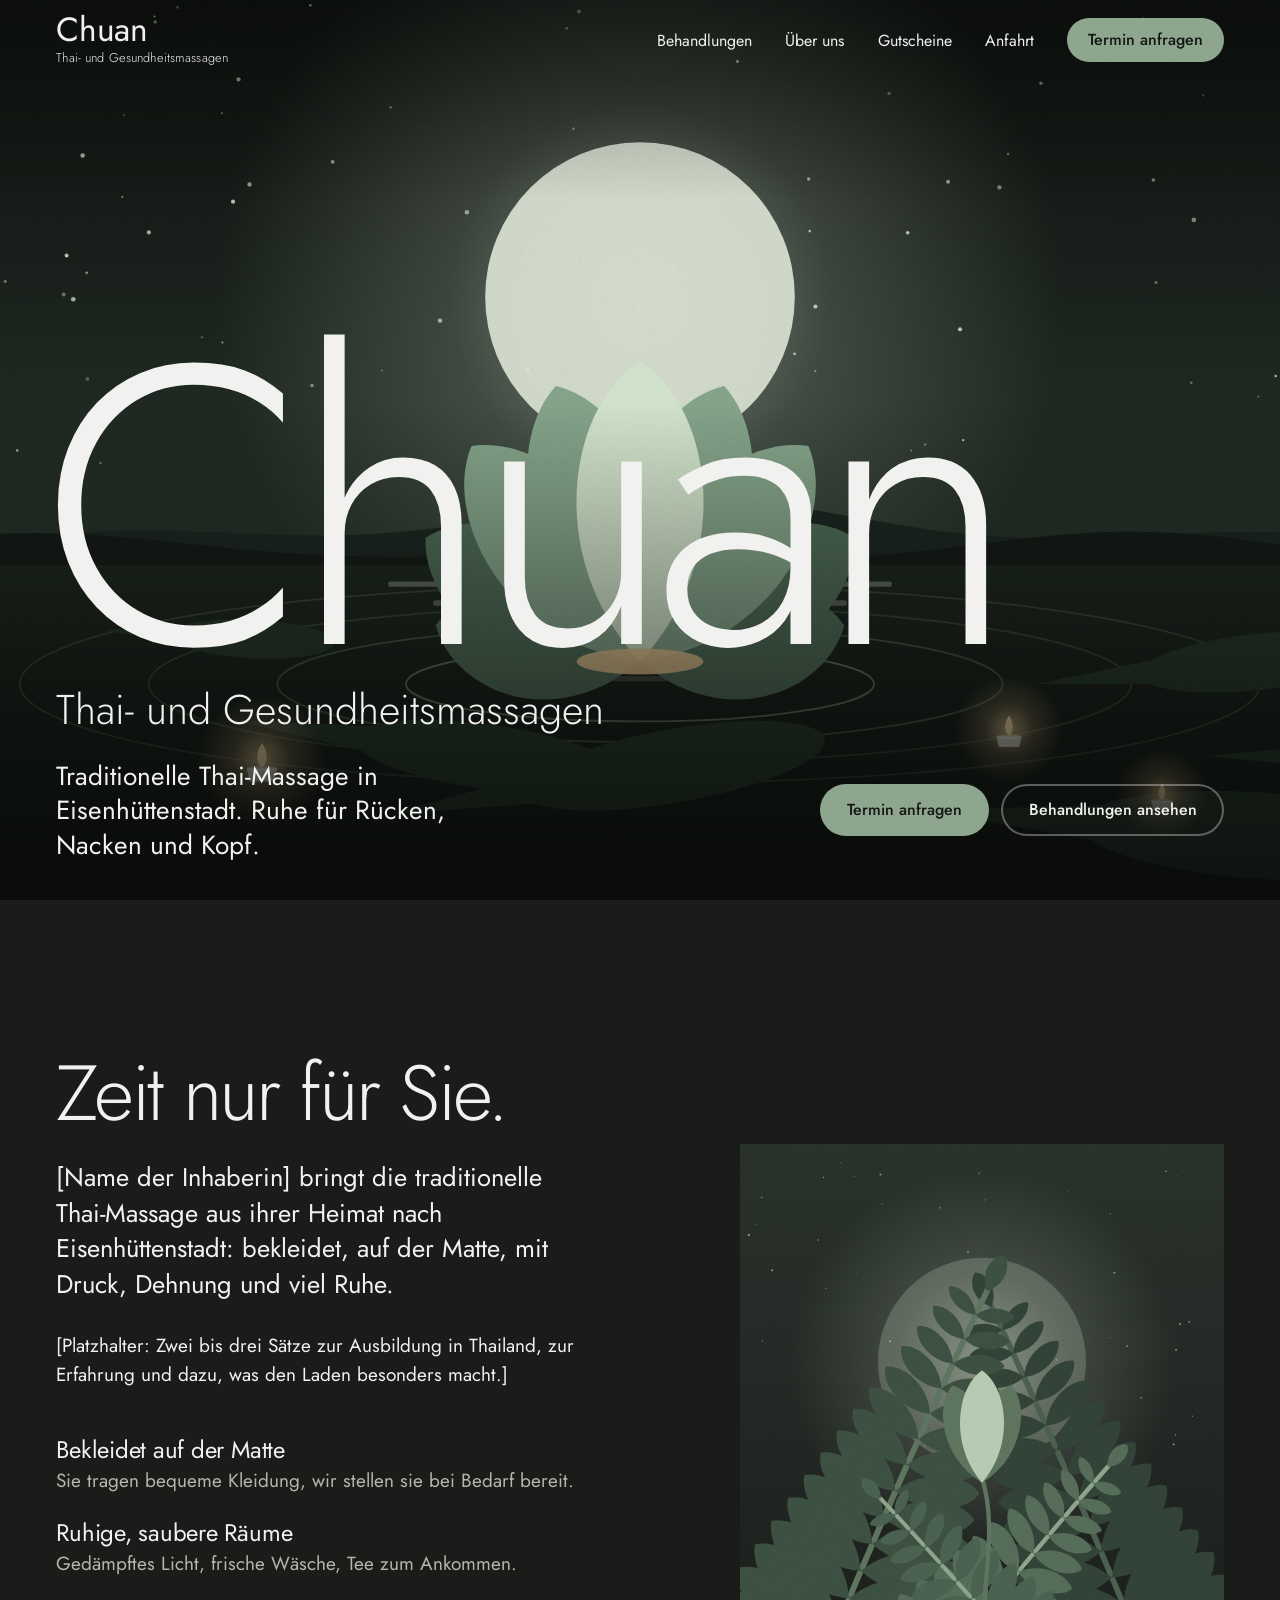
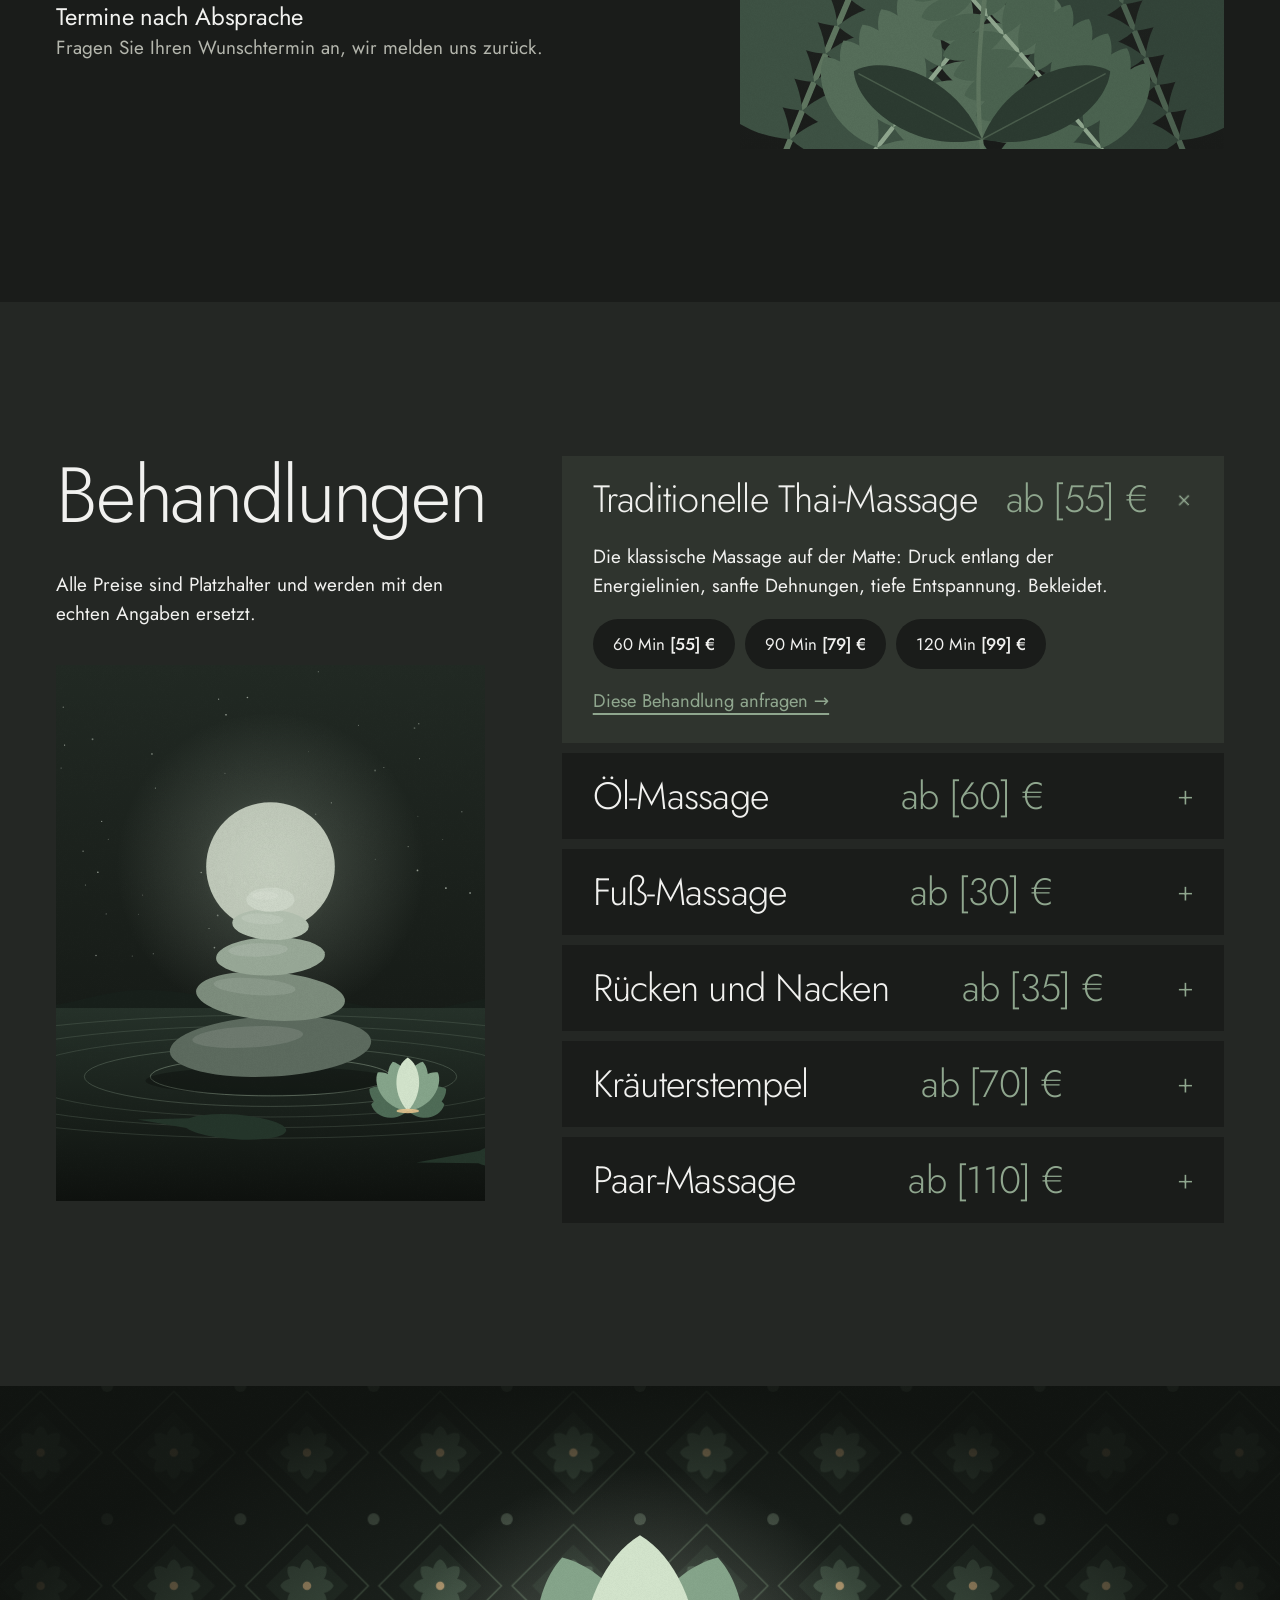
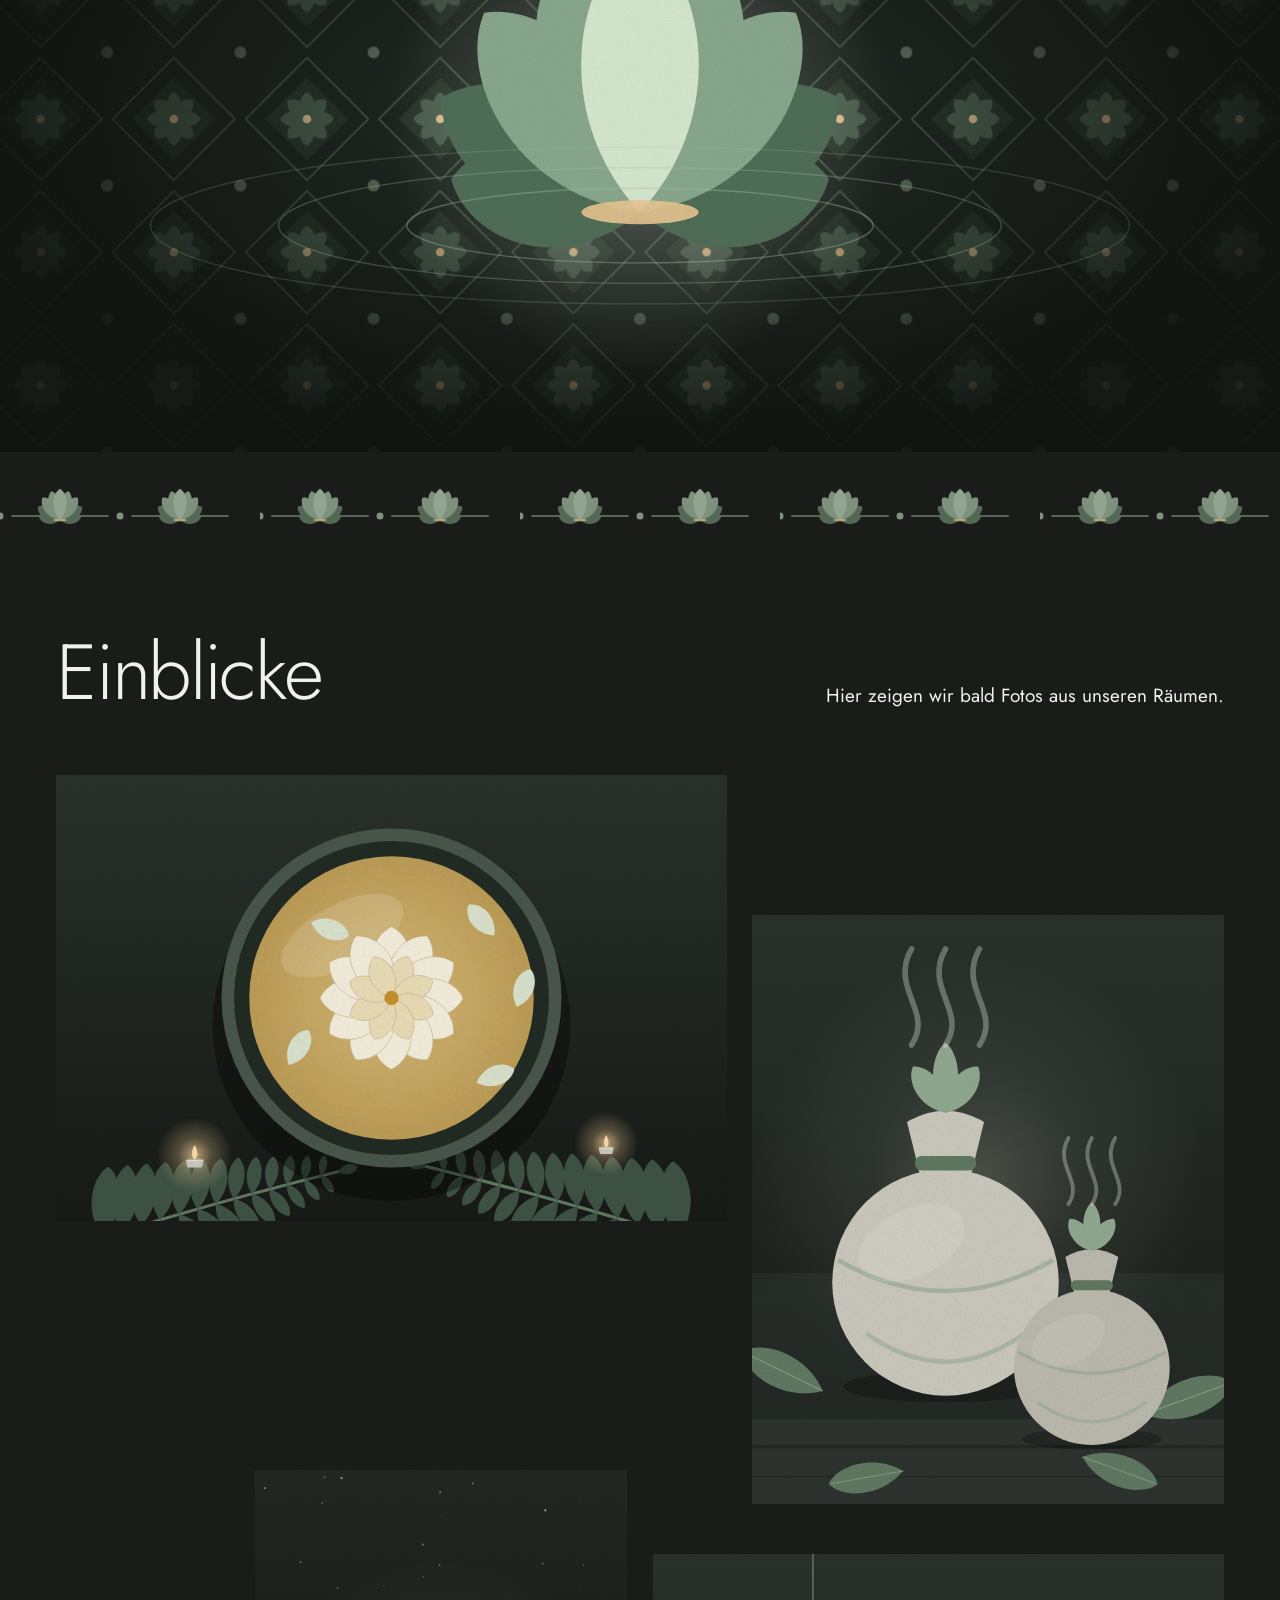
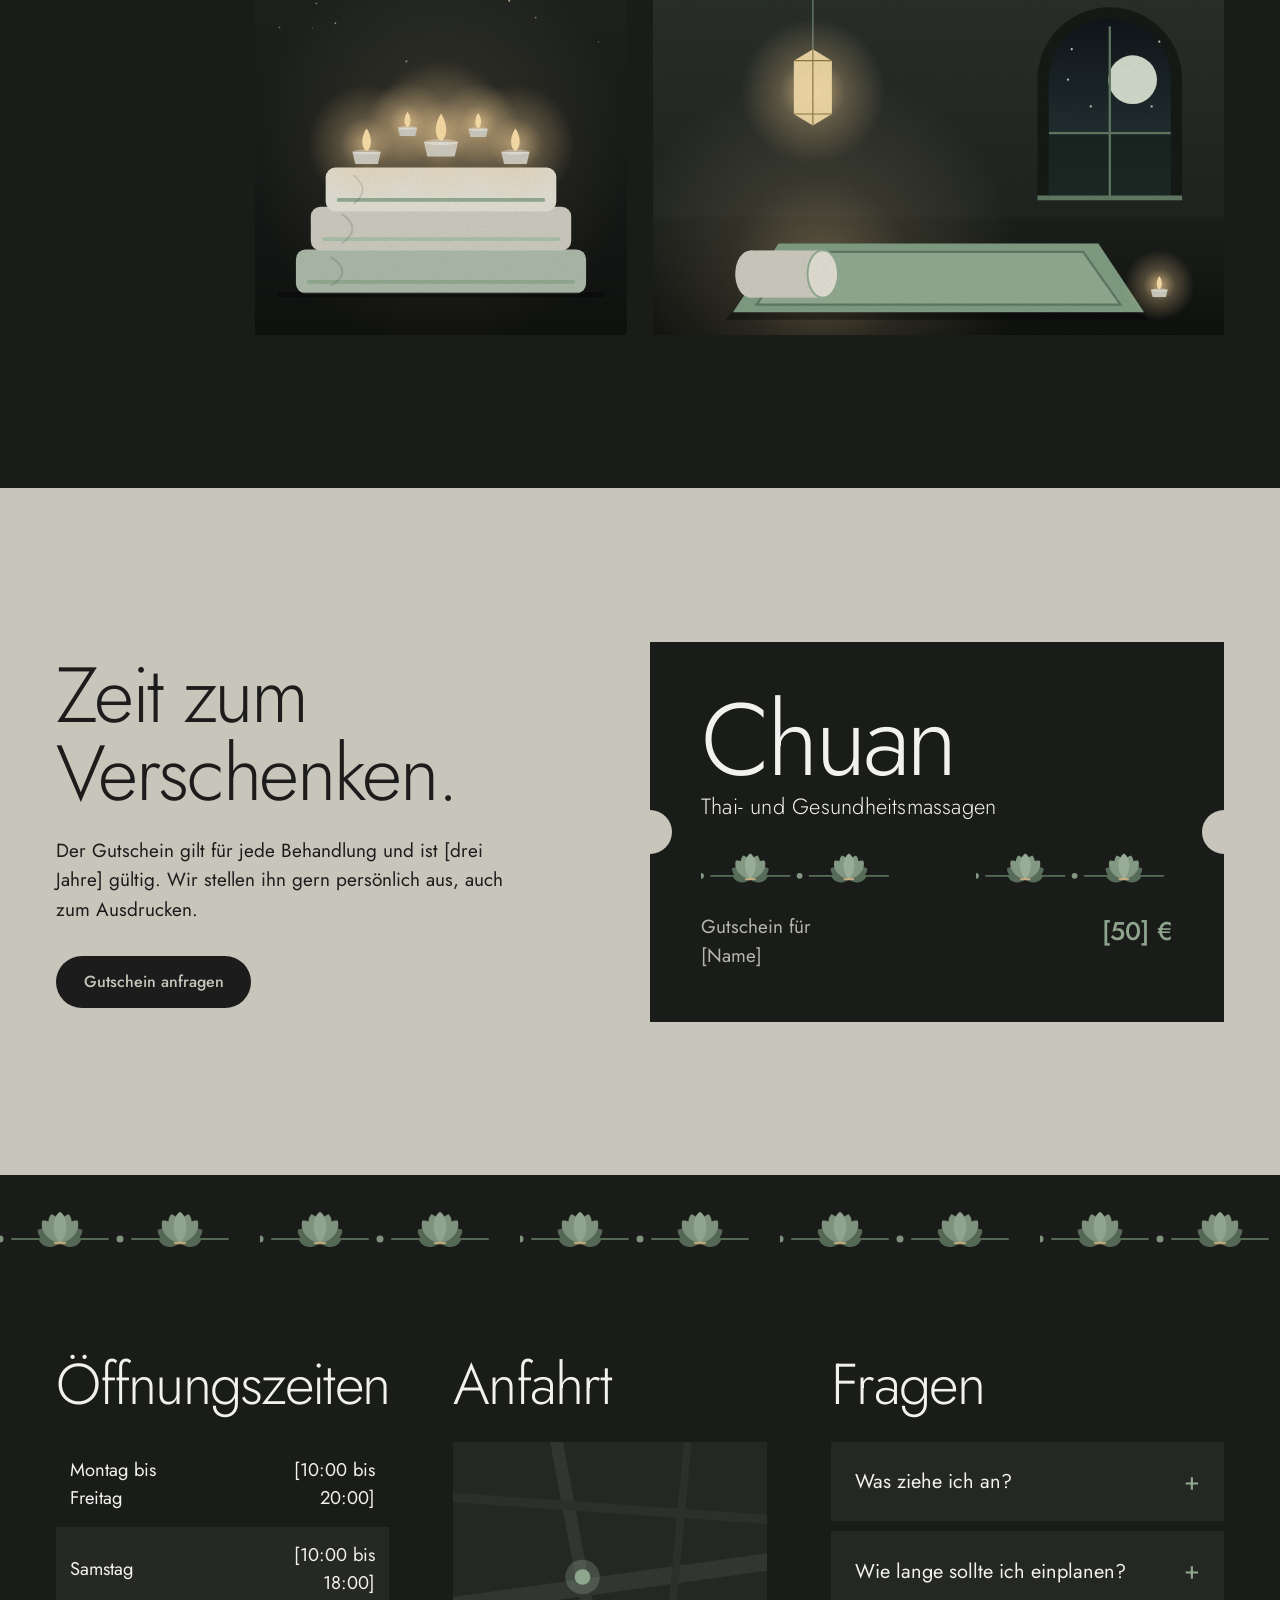
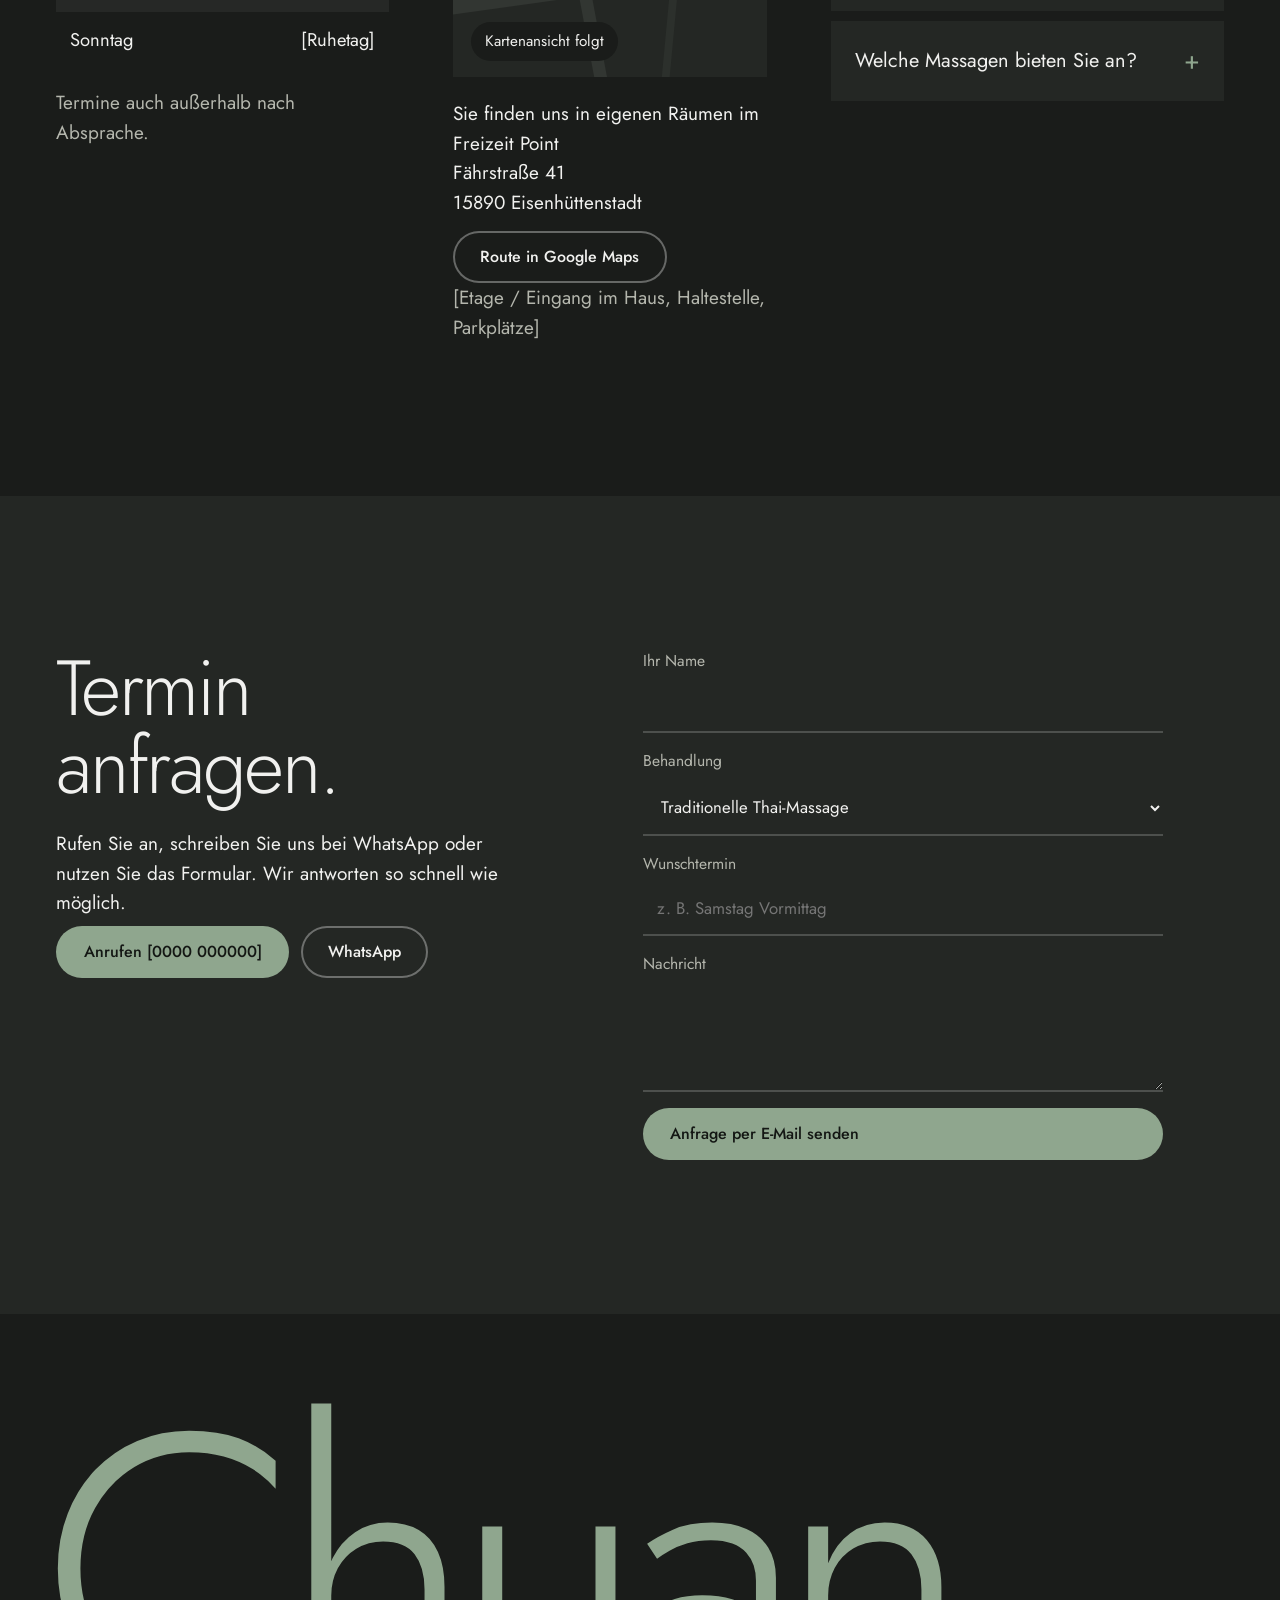
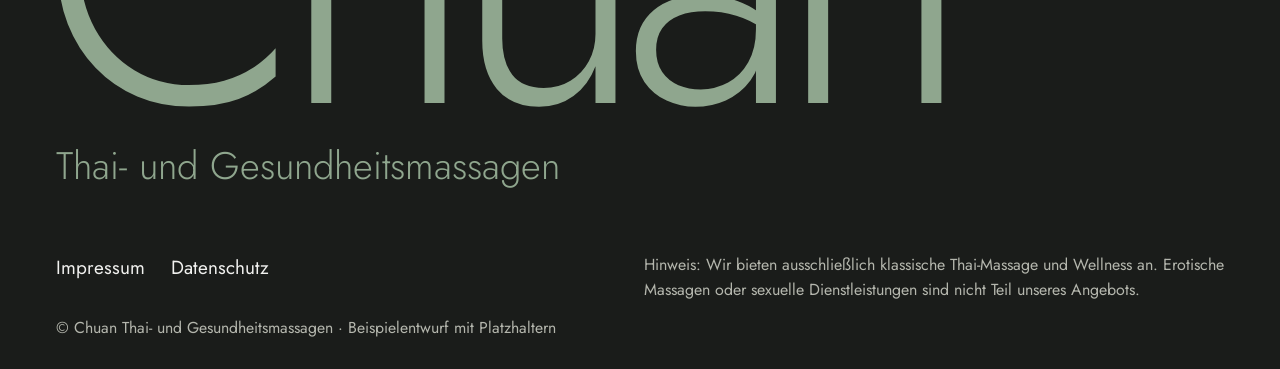
==== beispiel-1/index.html @ c822a7a9 "Chuan Thai- und Gesundheitsmassagen: drei Design-Beispiele mit gezeichneten Platzhaltern" ====
<!doctype html>
<html lang="de">
<head>
<meta charset="utf-8">
<meta name="viewport" content="width=device-width, initial-scale=1">
<title>Chuan Thai- und Gesundheitsmassagen – Traditionelle Thai-Massage in Eisenhüttenstadt</title>
<meta name="description" content="Traditionelle Thai-Massage, Öl-Massage und Kräuterstempel in Eisenhüttenstadt. Ruhige Räume, bekleidete Behandlung auf der Matte. Termin online anfragen.">
<meta name="theme-color" content="#1a1c1a">
<link rel="icon" href="data:image/svg+xml,%3Csvg xmlns='http://www.w3.org/2000/svg' viewBox='0 0 64 64'%3E%3Crect width='64' height='64' fill='%231a1c1a'/%3E%3Cpath d='M32 14c6 8 10 14 10 20a10 10 0 0 1-20 0c0-6 4-12 10-20z' fill='%238fa68e'/%3E%3C/svg%3E">
<link rel="stylesheet" href="../schriften/jost.css">
<!-- LADENNAME: „Chuan Thai- und Gesundheitsmassagen“, Kurzform „Chuan“. Zentral in den Konstanten LADENNAME/LADENVOLL ganz unten im Skript, dazu <title> und die Wortmarken (Kopfzeile, Hero, Gutschein, Fußzeile). -->
<style>
:root{
  --bg:#1a1c1a; --surface:#242724; --ink:#f1f1ef; --muted:#b4b6ad;
  --accent:#8fa68e; --accent-ink:#141714; --field:#c8c5ba; --field-ink:#1c1c1c;
  --pad:clamp(20px,4.4vw,64px);
  --f:'Jost',system-ui,-apple-system,'Segoe UI',sans-serif;
  --ease:cubic-bezier(.2,.7,.2,1);
}
*{box-sizing:border-box;margin:0;padding:0}
html{scroll-behavior:smooth;-webkit-text-size-adjust:100%}
body{background:var(--bg);color:var(--ink);font:400 clamp(1.0625rem,1rem + .25vw,1.1875rem)/1.55 var(--f);overflow-x:hidden}
img{display:block;max-width:100%;height:auto}
a{color:inherit}
:focus-visible{outline:3px solid var(--accent);outline-offset:3px}
::selection{background:var(--accent);color:var(--accent-ink)}
.sr{position:absolute;width:1px;height:1px;overflow:hidden;clip:rect(0 0 0 0);white-space:nowrap}
.wrap{padding-inline:var(--pad)}
h1,h2,h3{text-wrap:balance;font-weight:300;letter-spacing:-.03em;line-height:1}
h2{font-size:clamp(2.2rem,1.2rem + 4.6vw,5.2rem);max-width:15ch}
.lead{font-size:clamp(1.2rem,1.05rem + .7vw,1.6rem);line-height:1.4;max-width:34ch;color:var(--ink)}
p{max-width:52ch}
section{padding-block:clamp(88px,12vw,200px)}

/* Knöpfe: flach, rund, eine Füllfarbe */
.btn{display:inline-flex;align-items:center;gap:.6em;min-height:52px;padding:0 1.7em;border-radius:99px;background:var(--accent);color:var(--accent-ink);font:500 1rem/1 var(--f);text-decoration:none;border:0;cursor:pointer;transition:transform .35s var(--ease),background .35s}
.btn:hover{background:#a6bca5;transform:translateY(-2px)}
.btn:active{transform:translateY(0) scale(.98)}
.btn.ghost{background:transparent;color:var(--ink);box-shadow:inset 0 0 0 2px #ffffff55}
.btn.ghost:hover{background:#ffffff18}
.link{text-decoration:underline;text-decoration-color:transparent;text-decoration-thickness:2px;text-underline-offset:.35em;transition:text-decoration-color .35s}
.link:hover{text-decoration-color:currentColor}

/* Kopfzeile */
header{position:fixed;inset:0 0 auto 0;z-index:20;display:flex;align-items:center;justify-content:space-between;padding:14px var(--pad);transition:background .4s,transform .4s var(--ease)}
header.solid{background:#1a1c1af2}
.brand{display:flex;flex-direction:column;font-weight:400;letter-spacing:-.02em;text-decoration:none;line-height:1}
.brand .ch{font-size:2.1rem;line-height:.95}
.zu{display:block;font-weight:300;letter-spacing:.01em;line-height:1.25}
.nw{white-space:nowrap}
.brand .zu{font-size:.8rem;margin-top:4px}
nav ul{display:flex;gap:clamp(18px,2.6vw,40px);list-style:none;align-items:center}
nav a{text-decoration:none;font-size:1rem}
nav .btn{min-height:44px;padding:0 1.3em}
.menu{display:none;background:none;border:0;color:var(--ink);font:500 1rem var(--f);min-height:44px;padding:0 4px;cursor:pointer}
@media(max-width:860px){
  .menu{display:block}
  nav ul{position:fixed;inset:0;background:var(--bg);flex-direction:column;justify-content:center;gap:26px;font-size:2rem;transform:translateY(-100%);transition:transform .5s var(--ease);visibility:hidden}
  nav ul a{font-size:2rem;font-weight:300}
  nav ul.open{transform:none;visibility:visible}
  header .menu{position:relative;z-index:30}
}

/* Hero */
.hero{position:relative;height:100svh;min-height:600px;padding:0;overflow:hidden;display:flex;align-items:flex-end}
.hero picture,.hero img.bg{position:absolute;inset:0;width:100%;height:100%}
.hero img.bg{object-fit:cover;object-position:50% 45%;transform:scale(1.08);animation:drift 22s var(--ease) forwards}
@keyframes drift{to{transform:scale(1)}}
@keyframes rise{from{opacity:0;transform:translateY(.14em)}}
.hero::after{content:"";position:absolute;inset:0;background:linear-gradient(180deg,#0a0c0a66 0,#0a0c0a00 22%,#0a0c0a00 45%,#0a0c0ad9 100%)}
.hero .hin{position:relative;z-index:2;width:100%;padding:0 var(--pad) clamp(20px,3vw,40px)}
.hero h1{font-weight:300;margin-bottom:clamp(14px,2vw,28px)}
.hero h1 .ch{display:block;animation:rise 1.4s var(--ease) .1s both;font-size:clamp(6.4rem,31vw,28rem);line-height:.8;letter-spacing:-.05em;margin-left:-.04em}
.hero h1 .zu{animation:rise 1.2s var(--ease) .45s both;font-size:clamp(1.25rem,.7rem + 2.6vw,2.6rem);letter-spacing:0;line-height:1.15;margin-top:clamp(10px,1.6vw,22px)}
.hero .row{display:flex;flex-wrap:wrap;gap:22px 48px;align-items:center;justify-content:space-between}
.hero .sub{font-size:clamp(1.15rem,1rem + .8vw,1.7rem);line-height:1.3;max-width:26ch}
.hero .cta{display:flex;gap:12px;flex-wrap:wrap}

/* Intro */
.intro{display:grid;gap:48px;grid-template-columns:1fr}
.intro .txt{display:grid;gap:28px;align-content:start}
.intro figure img{width:100%;aspect-ratio:4/5;object-fit:cover}
.promises{display:grid;gap:26px;margin-top:20px}
.promises h3{font-size:1.5rem;font-weight:400;letter-spacing:-.01em;margin-bottom:4px}
.promises p{color:var(--muted)}
@media(min-width:900px){
  .intro{grid-template-columns:6fr 5fr;gap:clamp(48px,8vw,140px);align-items:start}
  .intro figure{margin-top:90px}
}

/* Behandlungen */
.treat{background:var(--surface)}
.treat .grid{display:grid;gap:48px}
.treat .side{display:grid;gap:28px}
.treat figure img{width:100%;aspect-ratio:4/5;object-fit:cover}
details.t{background:var(--bg);margin-bottom:10px;transition:background .35s}
details.t[open]{background:#2f342e}
details.t summary{list-style:none;cursor:pointer;display:flex;justify-content:space-between;align-items:center;gap:18px;padding:22px clamp(18px,2.4vw,34px);font-size:clamp(1.5rem,1.1rem + 1.6vw,2.4rem);font-weight:300;letter-spacing:-.02em;line-height:1.1;min-height:72px;transition:padding .35s var(--ease)}
details.t summary::-webkit-details-marker{display:none}
details.t summary:hover{padding-left:clamp(28px,3.2vw,46px)}
details.t summary .from{font-size:inherit;letter-spacing:inherit;color:var(--accent);white-space:nowrap;font-weight:300;margin-left:auto}
details.t summary::after{content:"+";font-size:1.8rem;color:var(--accent);transition:transform .4s var(--ease);margin-left:auto;order:3}
details.t[open] summary::after{transform:rotate(45deg)}
.t .body{padding:0 clamp(18px,2.4vw,34px) 28px;display:grid;gap:18px;animation:open .5s var(--ease)}
@keyframes open{from{opacity:0;transform:translateY(-8px)}}
.more{justify-self:start;color:var(--accent);font-size:1.15rem;text-decoration:underline;text-underline-offset:.35em;text-decoration-thickness:2px}
.more:hover{color:#fff}
.prices{display:flex;flex-wrap:wrap;gap:10px}
.prices span{background:var(--bg);padding:12px 20px;font-size:1.05rem;border-radius:99px}
.prices b{font-weight:500}
@media(min-width:900px){
  .treat .grid{grid-template-columns:4fr 7fr;gap:clamp(48px,6vw,110px);align-items:start}
  .treat .side{position:sticky;top:110px;display:grid;gap:36px}
}

/* Bildband und Galerie */
.band img{width:100%;height:clamp(300px,52vw,680px);object-fit:cover}
.band{padding:0}
.gal{display:grid;gap:14px;grid-template-columns:1fr}
.gal img{width:100%;height:100%;object-fit:cover}
.gal .a{aspect-ratio:3/2}.gal .b{aspect-ratio:4/5}.gal .c{aspect-ratio:4/5}
.gal figure{overflow:hidden}
.gal figure img{transition:transform 1.2s var(--ease)}
.treat figure img,.intro figure img{transition:transform 1.4s var(--ease)}
.treat figure,.intro figure{overflow:hidden}
.treat figure:hover img,.intro figure:hover img{transform:scale(1.04)}
.gal figure:hover img{transform:scale(1.05)}
@media(min-width:900px){
  .gal{grid-template-columns:repeat(12,1fr);gap:clamp(14px,2vw,32px);align-items:start}
  .gal .a{grid-column:1/8}
  .gal .b{grid-column:8/13;margin-top:140px}
  .gal .c{grid-column:3/7;margin-top:-60px}
  .gal .d{grid-column:7/13;align-self:end}
}
.gal .d{aspect-ratio:3/2}
.galhead{display:flex;justify-content:space-between;align-items:end;flex-wrap:wrap;gap:20px;margin-bottom:clamp(36px,5vw,72px)}

/* Gutschein */
.gift{background:var(--field);color:var(--field-ink);overflow:hidden}
.gift .grid{display:grid;gap:56px;align-items:center}
.gift h2{max-width:12ch}
.gift p{margin-top:24px}
.gift .btn{margin-top:32px;background:var(--field-ink);color:var(--field)}
.gift .btn:hover{background:#000}
.voucher{position:relative;background:var(--bg);color:var(--ink);padding:clamp(28px,4vw,56px);min-height:clamp(260px,32vw,380px);display:flex;flex-direction:column;justify-content:space-between;transform:rotate(-2deg);transition:transform .8s var(--ease)}
.voucher:hover{transform:rotate(0) scale(1.02)}
.voucher::before,.voucher::after{content:"";position:absolute;top:50%;width:44px;height:44px;border-radius:50%;background:var(--field);margin-top:-22px}
.voucher::before{left:-22px}.voucher::after{right:-22px}
.voucher .v1{display:block;font-weight:300}
.voucher .v1 .ch{display:block;font-size:clamp(3.6rem,9vw,6.4rem);letter-spacing:-.04em;line-height:.9}
.voucher .v1 .zu{font-size:clamp(1.05rem,.9rem + .6vw,1.4rem);margin-top:8px}
.voucher .v2{display:flex;justify-content:space-between;gap:20px;flex-wrap:wrap;color:var(--muted)}
.voucher .v2 b{color:var(--accent);font-weight:500;font-size:1.6rem}
@media(min-width:900px){.gift .grid{grid-template-columns:5fr 6fr;gap:clamp(60px,9vw,160px)}}

/* Trennband mit Lotus (eigene Grafik) */
.orn{height:56px;background:url(bilder/ornament.svg) space no-repeat center/auto 56px;opacity:.85;margin-block:clamp(0px,2vw,24px)}
.voucher .orn{margin:0;height:46px;background-size:auto 46px;background-position:left center;opacity:.9}

/* Zeiten, Anfahrt, Kontakt */
.info{display:grid;gap:110px}
.info h2{font-size:clamp(2rem,1.2rem + 3vw,3.6rem);margin-bottom:28px}
table{border-collapse:collapse;width:100%;max-width:460px;font-size:1.15rem}
th,td{text-align:left;padding:14px 0;font-weight:400}
td:last-child{text-align:right}
tr:nth-child(even){background:#ffffff0d}
th,td{padding-inline:14px}
.map{background:var(--surface);aspect-ratio:4/3;position:relative;overflow:hidden;margin-bottom:22px}
.map svg{position:absolute;inset:0;width:100%;height:100%}
.map span{position:absolute;left:18px;bottom:16px;background:var(--bg);padding:8px 14px;font-size:.95rem;border-radius:99px}
address{font-style:normal;margin-bottom:12px}
form{display:grid;gap:16px;max-width:520px}
label{display:grid;gap:6px;font-size:.98rem;color:var(--muted)}
input,select,textarea{font:400 1.05rem var(--f);color:var(--ink);background:var(--surface);border:0;border-bottom:2px solid #ffffff30;padding:14px 14px;min-height:52px;border-radius:0;width:100%;transition:border-color .3s}
textarea{min-height:110px;resize:vertical}
input:focus,select:focus,textarea:focus{outline:none;border-bottom-color:var(--accent)}
select option{background:var(--surface)}
.chan{display:flex;flex-wrap:wrap;gap:12px;margin:8px 0 28px}
@media(min-width:900px){
  .info{grid-template-columns:4fr 4fr 5fr;gap:clamp(40px,5vw,90px)}
}
.kontakt{background:var(--surface)}
.kontakt .grid{display:grid;gap:56px}
.kontakt h2{max-width:12ch}
@media(min-width:900px){.kontakt .grid{grid-template-columns:5fr 6fr;gap:clamp(60px,8vw,140px)}}

/* Fragen */
.faq{display:grid;gap:36px}
.faq details{background:var(--surface);margin-bottom:10px}
.faq summary{cursor:pointer;list-style:none;padding:20px 24px;font-size:1.25rem;display:flex;justify-content:space-between;gap:20px;min-height:64px;align-items:center}
.faq summary::-webkit-details-marker{display:none}
.faq summary::after{content:"+";color:var(--accent);font-size:1.6rem;transition:transform .4s var(--ease)}
.faq details[open] summary::after{transform:rotate(45deg)}
.faq details p{padding:0 24px 24px;color:var(--muted)}
@media(min-width:900px){.faq{grid-template-columns:5fr 7fr;gap:clamp(60px,8vw,140px)}}

/* Fußzeile */
footer{background:var(--bg);padding:clamp(60px,8vw,120px) var(--pad) 28px}
footer .big{font-weight:300;margin-bottom:clamp(36px,5vw,70px);color:var(--accent)}
footer .big .ch{display:block;font-size:clamp(5.6rem,30vw,27rem);letter-spacing:-.06em;line-height:.8;white-space:nowrap;margin-left:-.04em}
footer .big .zu{font-size:clamp(1.15rem,.6rem + 2.4vw,2.4rem);letter-spacing:0;line-height:1.2;margin-top:clamp(10px,1.5vw,20px)}
footer .cols{display:flex;flex-wrap:wrap;gap:22px 56px;justify-content:space-between;align-items:start}
footer ul{list-style:none;display:flex;gap:26px;flex-wrap:wrap}
footer .hinweis{max-width:58ch;color:var(--muted);font-size:1rem}
footer small{display:block;margin-top:34px;color:var(--muted)}

/* Einblenden */
.js [data-r]{opacity:0;transform:translateY(26px)}
.js [data-r].in{opacity:1;transform:none;transition:opacity 1s var(--ease) var(--d,0ms),transform 1s var(--ease) var(--d,0ms)}
@media(prefers-reduced-motion:reduce){
  html{scroll-behavior:auto}
  .hero img.bg{animation:none;transform:none}
  .js [data-r]{opacity:1;transform:none}
  *{transition-duration:.01ms!important;animation-duration:.01ms!important}
}
</style>
</head>
<body>
<a class="sr" href="#inhalt">Zum Inhalt springen</a>
<header id="kopf">
  <a class="brand" href="#" aria-label="Chuan Thai- und Gesundheitsmassagen"><span class="ch" data-name>Chuan</span><span class="zu"><span class="nw">Thai- und</span> <span class="nw">Gesundheitsmassagen</span></span></a>
  <nav aria-label="Hauptmenü">
    <button class="menu" aria-expanded="false" aria-controls="nav-liste">Menü</button>
    <ul id="nav-liste">
      <li><a class="link" href="#behandlungen">Behandlungen</a></li>
      <li><a class="link" href="#ueber-uns">Über uns</a></li>
      <li><a class="link" href="#gutscheine">Gutscheine</a></li>
      <li><a class="link" href="#anfahrt">Anfahrt</a></li>
      <li><a class="btn" href="#kontakt">Termin anfragen</a></li>
    </ul>
  </nav>
</header>

<main id="inhalt">
<section class="hero" aria-labelledby="titel">
  <img class="bg" src="bilder/nacht-lotus.svg" width="1500" height="1000" alt="Gezeichneter Lotus auf nächtlichem Wasser unter dem Mond" fetchpriority="high">
  <div class="hin">
    <h1 id="titel"><span class="ch" data-name>Chuan</span><span class="zu"><span class="nw">Thai- und</span> <span class="nw">Gesundheitsmassagen</span></span><span class="sr"> – traditionelle Thai-Massage in Eisenhüttenstadt</span></h1>
    <div class="row">
      <p class="sub" data-r>Traditionelle Thai-Massage in Eisenhüttenstadt. Ruhe für Rücken, Nacken und Kopf.</p>
      <div class="cta" data-r style="--d:120ms">
        <a class="btn" href="#kontakt">Termin anfragen</a>
        <a class="btn ghost" href="#behandlungen">Behandlungen ansehen</a>
      </div>
    </div>
  </div>
</section>

<section class="intro wrap" id="ueber-uns" aria-labelledby="h-ueber">
  <div class="txt">
    <h2 id="h-ueber" data-r>Zeit nur für Sie.</h2>
    <p class="lead" data-r style="--d:80ms">[Name der Inhaberin] bringt die traditionelle Thai-Massage aus ihrer Heimat nach Eisenhüttenstadt: bekleidet, auf der Matte, mit Druck, Dehnung und viel Ruhe.</p>
    <p data-r style="--d:140ms">[Platzhalter: Zwei bis drei Sätze zur Ausbildung in Thailand, zur Erfahrung und dazu, was den Laden besonders macht.]</p>
    <div class="promises">
      <div data-r><h3>Bekleidet auf der Matte</h3><p>Sie tragen bequeme Kleidung, wir stellen sie bei Bedarf bereit.</p></div>
      <div data-r><h3>Ruhige, saubere Räume</h3><p>Gedämpftes Licht, frische Wäsche, Tee zum Ankommen.</p></div>
      <div data-r><h3>Termine nach Absprache</h3><p>Fragen Sie Ihren Wunschtermin an, wir melden uns zurück.</p></div>
    </div>
  </div>
  <figure data-r style="--d:100ms"><img src="bilder/farn-knospe.svg" width="1000" height="1250" loading="lazy" alt="Gezeichnete Lotusknospe zwischen Farnblättern vor dem Mond"></figure>
</section>

<section class="treat" id="behandlungen" aria-labelledby="h-beh">
  <div class="wrap grid">
    <div class="side">
      <h2 id="h-beh" data-r>Behandlungen</h2>
      <p data-r>Alle Preise sind Platzhalter und werden mit den echten Angaben ersetzt.</p>
      <figure data-r><img src="bilder/steine.svg" width="1000" height="1250" loading="lazy" alt="Gezeichneter Steinturm im Wasser vor dem Mond"></figure>
    </div>
    <div class="list" data-r>
      <details class="t" name="beh" open>
        <summary>Traditionelle Thai-Massage <span class="from">ab [55] €</span></summary>
        <div class="body"><p>Die klassische Massage auf der Matte: Druck entlang der Energielinien, sanfte Dehnungen, tiefe Entspannung. Bekleidet.</p>
        <div class="prices"><span>60 Min <b>[55] €</b></span><span>90 Min <b>[79] €</b></span><span>120 Min <b>[99] €</b></span></div>
        <a class="more" href="#kontakt" data-b="Traditionelle Thai-Massage">Diese Behandlung anfragen &rarr;</a></div>
      </details>
      <details class="t" name="beh">
        <summary>Öl-Massage <span class="from">ab [60] €</span></summary>
        <div class="body"><p>Warmes Öl, lange, fließende Griffe. Löst Verspannungen und beruhigt den ganzen Körper.</p>
        <div class="prices"><span>60 Min <b>[60] €</b></span><span>90 Min <b>[85] €</b></span></div>
        <a class="more" href="#kontakt" data-b="Öl-Massage">Diese Behandlung anfragen &rarr;</a></div>
      </details>
      <details class="t" name="beh">
        <summary>Fuß-Massage <span class="from">ab [30] €</span></summary>
        <div class="body"><p>Reflexzonen, Waden und Fußsohlen. Die wohltuende Pause für müde Beine.</p>
        <div class="prices"><span>30 Min <b>[30] €</b></span><span>60 Min <b>[55] €</b></span></div>
        <a class="more" href="#kontakt" data-b="Fuß-Massage">Diese Behandlung anfragen &rarr;</a></div>
      </details>
      <details class="t" name="beh">
        <summary>Rücken und Nacken <span class="from">ab [35] €</span></summary>
        <div class="body"><p>Gezielt für Schultern, Nacken und Rücken: die kurze Behandlung für den Alltag am Schreibtisch.</p>
        <div class="prices"><span>30 Min <b>[35] €</b></span><span>45 Min <b>[48] €</b></span></div>
        <a class="more" href="#kontakt" data-b="Rücken und Nacken">Diese Behandlung anfragen &rarr;</a></div>
      </details>
      <details class="t" name="beh">
        <summary>Kräuterstempel <span class="from">ab [70] €</span></summary>
        <div class="body"><p>Warme Stempel mit Kräutern aus Thailand werden sanft auf den Körper gedrückt. Die Wärme tut Muskeln und Gelenken gut.</p>
        <div class="prices"><span>75 Min <b>[70] €</b></span><span>90 Min <b>[89] €</b></span></div>
        <a class="more" href="#kontakt" data-b="Kräuterstempel-Massage">Diese Behandlung anfragen &rarr;</a></div>
      </details>
      <details class="t" name="beh">
        <summary>Paar-Massage <span class="from">ab [110] €</span></summary>
        <div class="body"><p>Zwei Matten, zwei Masseurinnen, ein gemeinsamer Raum. Zum Beispiel zum Geburtstag oder Jahrestag.</p>
        <div class="prices"><span>60 Min <b>[110] €</b></span><span>90 Min <b>[155] €</b></span></div>
        <a class="more" href="#kontakt" data-b="Paar-Massage">Diese Behandlung anfragen &rarr;</a></div>
      </details>
    </div>
  </div>
</section>

<section class="band" aria-label="Bild"><img src="bilder/muster-band.svg" width="2000" height="1000" loading="lazy" alt="Gezeichnetes Rautenmuster mit Lotusblüte in der Mitte"></section>

<div class="orn" aria-hidden="true"></div>
<section class="wrap" id="galerie" aria-labelledby="h-gal" style="padding-top:clamp(40px,6vw,90px)">
  <div class="galhead"><h2 id="h-gal" data-r>Einblicke</h2><p data-r>Hier zeigen wir bald Fotos aus unseren Räumen.</p></div>
  <div class="gal">
    <figure class="a" data-r><img src="bilder/oelschale.svg" width="1500" height="1000" loading="lazy" alt="Gezeichnete Schale mit warmem Öl und Blütenblättern"></figure>
    <figure class="b" data-r style="--d:100ms"><img src="bilder/kraeuterstempel.svg" width="1000" height="1250" loading="lazy" alt="Gezeichnete Kräuterstempel mit aufsteigendem Dampf"></figure>
    <figure class="c" data-r><img src="bilder/teelichter.svg" width="1000" height="1250" loading="lazy" alt="Gezeichnete Teelichter auf gefalteten Handtüchern"></figure>
    <figure class="d" data-r style="--d:100ms"><img src="bilder/raum.svg" width="1500" height="1000" loading="lazy" alt="Gezeichneter Behandlungsraum mit Matte, Laterne und Fenster"></figure>
  </div>
</section>

<section class="gift" id="gutscheine" aria-labelledby="h-gut">
  <div class="wrap grid">
    <div>
      <h2 id="h-gut" data-r>Zeit zum Verschenken.</h2>
      <p data-r style="--d:80ms">Der Gutschein gilt für jede Behandlung und ist [drei Jahre] gültig. Wir stellen ihn gern persönlich aus, auch zum Ausdrucken.</p>
      <a class="btn" href="#kontakt" data-b="Gutschein" data-r style="--d:140ms">Gutschein anfragen</a>
    </div>
    <div class="voucher" data-r aria-label="Beispiel eines Gutscheins">
      <span class="v1"><span class="ch" data-name>Chuan</span><span class="zu"><span class="nw">Thai- und</span> <span class="nw">Gesundheitsmassagen</span></span></span>
      <span class="orn" aria-hidden="true"></span>
      <span class="v2"><span>Gutschein für<br>[Name]</span><b>[50] €</b></span>
    </div>
  </div>
</section>

<div class="orn" aria-hidden="true"></div>
<section class="wrap" aria-labelledby="h-zeiten" style="padding-top:clamp(40px,6vw,90px)">
  <h2 id="h-zeiten" class="sr">Öffnungszeiten, Anfahrt und Adresse</h2>
  <div class="info" id="anfahrt">
    <div data-r>
      <h2 aria-hidden="true">Öffnungszeiten</h2>
      <table>
        <caption class="sr">Öffnungszeiten</caption>
        <tbody>
          <tr><th scope="row">Montag bis Freitag</th><td>[10:00 bis 20:00]</td></tr>
          <tr><th scope="row">Samstag</th><td>[10:00 bis 18:00]</td></tr>
          <tr><th scope="row">Sonntag</th><td>[Ruhetag]</td></tr>
        </tbody>
      </table>
      <p style="margin-top:20px;color:var(--muted)">Termine auch außerhalb nach Absprache.</p>
    </div>
    <div data-r style="--d:100ms">
      <h2 aria-hidden="true">Anfahrt</h2>
      <div class="map" role="img" aria-label="Platzhalter für eine Karte">
        <svg viewBox="0 0 400 300" preserveAspectRatio="xMidYMid slice" aria-hidden="true"><rect width="400" height="300" fill="#242724"/><path d="M-10 210 L420 150" stroke="#323632" stroke-width="22"/><path d="M130 -10 L190 310" stroke="#323632" stroke-width="16"/><path d="M-10 70 L420 100" stroke="#2c302c" stroke-width="12"/><path d="M300 -10 L270 310" stroke="#2c302c" stroke-width="10"/><circle cx="165" cy="172" r="22" fill="#8fa68e" opacity=".3"/><circle cx="165" cy="172" r="10" fill="#8fa68e"/></svg>
        <span>Kartenansicht folgt</span>
      </div>
      <address>Sie finden uns in eigenen Räumen im Freizeit Point<br>Fährstraße 41<br>15890 Eisenhüttenstadt</address>
      <p style="margin-top:14px"><a class="btn ghost" href="https://maps.app.goo.gl/QRPTqpLe9PgMzVeg9" target="_blank" rel="noopener">Route in Google Maps</a></p>
      <p style="color:var(--muted)">[Etage / Eingang im Haus, Haltestelle, Parkplätze]</p>
    </div>
    <div data-r style="--d:200ms">
      <h2 aria-hidden="true">Fragen</h2>
      <div class="faq" style="display:block">
        <details><summary>Was ziehe ich an?</summary><p>Bequeme, weite Kleidung. Die Thai-Massage wird bekleidet gegeben, auf Wunsch stellen wir Kleidung.</p></details>
        <details><summary>Wie lange sollte ich einplanen?</summary><p>Für die klassische Thai-Massage empfehlen wir mindestens 60 Minuten, plus ein paar Minuten zum Ankommen.</p></details>
        <details><summary>Welche Massagen bieten Sie an?</summary><p>Ausschließlich klassische Thai-Massage und Wellness-Behandlungen. Erotische Massagen oder sexuelle Dienstleistungen gehören nicht zu unserem Angebot.</p></details>
      </div>
    </div>
  </div>
</section>

<section class="kontakt" id="kontakt" aria-labelledby="h-kontakt">
  <div class="wrap grid">
    <div>
      <h2 id="h-kontakt" data-r>Termin anfragen.</h2>
      <p style="margin-top:24px" data-r>Rufen Sie an, schreiben Sie uns bei WhatsApp oder nutzen Sie das Formular. Wir antworten so schnell wie möglich.</p>
      <div class="chan" data-r>
        <a class="btn" href="tel:+490000000000">Anrufen [0000 000000]</a>
        <a class="btn ghost" href="https://wa.me/490000000000" rel="noopener">WhatsApp</a>
      </div>
    </div>
    <form id="form" data-r style="--d:100ms">
      <label>Ihr Name<input name="name" autocomplete="name" required></label>
      <label>Behandlung
        <select name="beh" id="beh">
          <option>Traditionelle Thai-Massage</option><option>Öl-Massage</option><option>Fuß-Massage</option><option>Rücken und Nacken</option><option>Kräuterstempel-Massage</option><option>Paar-Massage</option><option>Gutschein</option>
        </select>
      </label>
      <label>Wunschtermin<input name="termin" placeholder="z. B. Samstag Vormittag"></label>
      <label>Nachricht<textarea name="msg"></textarea></label>
      <button class="btn" type="submit">Anfrage per E-Mail senden</button>
    </form>
  </div>
</section>
</main>

<footer>
  <div class="big" aria-hidden="true"><span class="ch" data-name>Chuan</span><span class="zu"><span class="nw">Thai- und</span> <span class="nw">Gesundheitsmassagen</span></span></div>
  <div class="cols">
    <div>
      <ul><li><a class="link" href="#" title="Platzhalter">Impressum</a></li><li><a class="link" href="#" title="Platzhalter">Datenschutz</a></li></ul>
      <small>© <span data-name>Chuan</span> Thai- und Gesundheitsmassagen · Beispielentwurf mit Platzhaltern</small>
    </div>
    <p class="hinweis">Hinweis: Wir bieten ausschließlich klassische Thai-Massage und Wellness an. Erotische Massagen oder sexuelle Dienstleistungen sind nicht Teil unseres Angebots.</p>
  </div>
</footer>

<script>
(function(){
  var LADENNAME = 'Chuan';      /* Kurzform für Fließtext; der volle Name steht in LADENVOLL */      /* HIER den Ladennamen ersetzen */
  var LADENVOLL = 'Chuan Thai- und Gesundheitsmassagen';  /* voller Name, Schreibweise genau so */
  var MAIL = 'info@example.org';     /* Platzhalter-Adresse */
  var d = document, root = d.documentElement;
  root.classList.add('js');
  d.querySelectorAll('[data-name]').forEach(function(n){ n.textContent = LADENNAME; });
  d.title = LADENVOLL + ' – Traditionelle Thai-Massage in Eisenhüttenstadt';

  var kopf = d.getElementById('kopf');
  function sc(){ kopf.classList.toggle('solid', window.scrollY > window.innerHeight * .6); }
  sc(); addEventListener('scroll', sc, {passive:true});

  var btn = d.querySelector('.menu'), ul = d.getElementById('nav-liste');
  btn.addEventListener('click', function(){
    var o = ul.classList.toggle('open'); btn.setAttribute('aria-expanded', o); btn.textContent = o ? 'Schließen' : 'Menü';
  });
  ul.addEventListener('click', function(e){ if(e.target.closest('a')){ ul.classList.remove('open'); btn.setAttribute('aria-expanded', false); btn.textContent='Menü'; } });

  var els = d.querySelectorAll('[data-r]');
  if('IntersectionObserver' in window){
    var io = new IntersectionObserver(function(es){ es.forEach(function(e){ if(e.isIntersecting){ e.target.classList.add('in'); io.unobserve(e.target); } }); }, {threshold:.12, rootMargin:'0px 0px -6% 0px'});
    els.forEach(function(e){ io.observe(e); });
  } else els.forEach(function(e){ e.classList.add('in'); });

  d.querySelectorAll('[data-b]').forEach(function(a){ a.addEventListener('click', function(){ d.getElementById('beh').value = a.dataset.b.replace('Fuß-Massage','Fuß-Massage'); }); });
  d.getElementById('form').addEventListener('submit', function(e){
    e.preventDefault(); var f = e.target;
    var body = 'Name: '+f.name.value+'\nBehandlung: '+f.beh.value+'\nWunschtermin: '+f.termin.value+'\n\n'+f.msg.value;
    location.href = 'mailto:'+MAIL+'?subject='+encodeURIComponent('Terminanfrage '+LADENVOLL)+'&body='+encodeURIComponent(body);
  });
})();
</script>
</body>
</html>
---- schriften/jost.css ----
@font-face {
  font-family: 'Jost';
  font-style: normal;
  font-weight: 300 500;
  font-display: swap;
  src: url('../schriften/jost-normal.woff2') format('woff2');
  unicode-range: U+0000-00FF, U+0131, U+0152-0153, U+02BB-02BC, U+02C6, U+02DA, U+02DC, U+0304, U+0308, U+0329, U+2000-206F, U+20AC, U+2122, U+2191, U+2193, U+2212, U+2215, U+FEFF, U+FFFD;
}
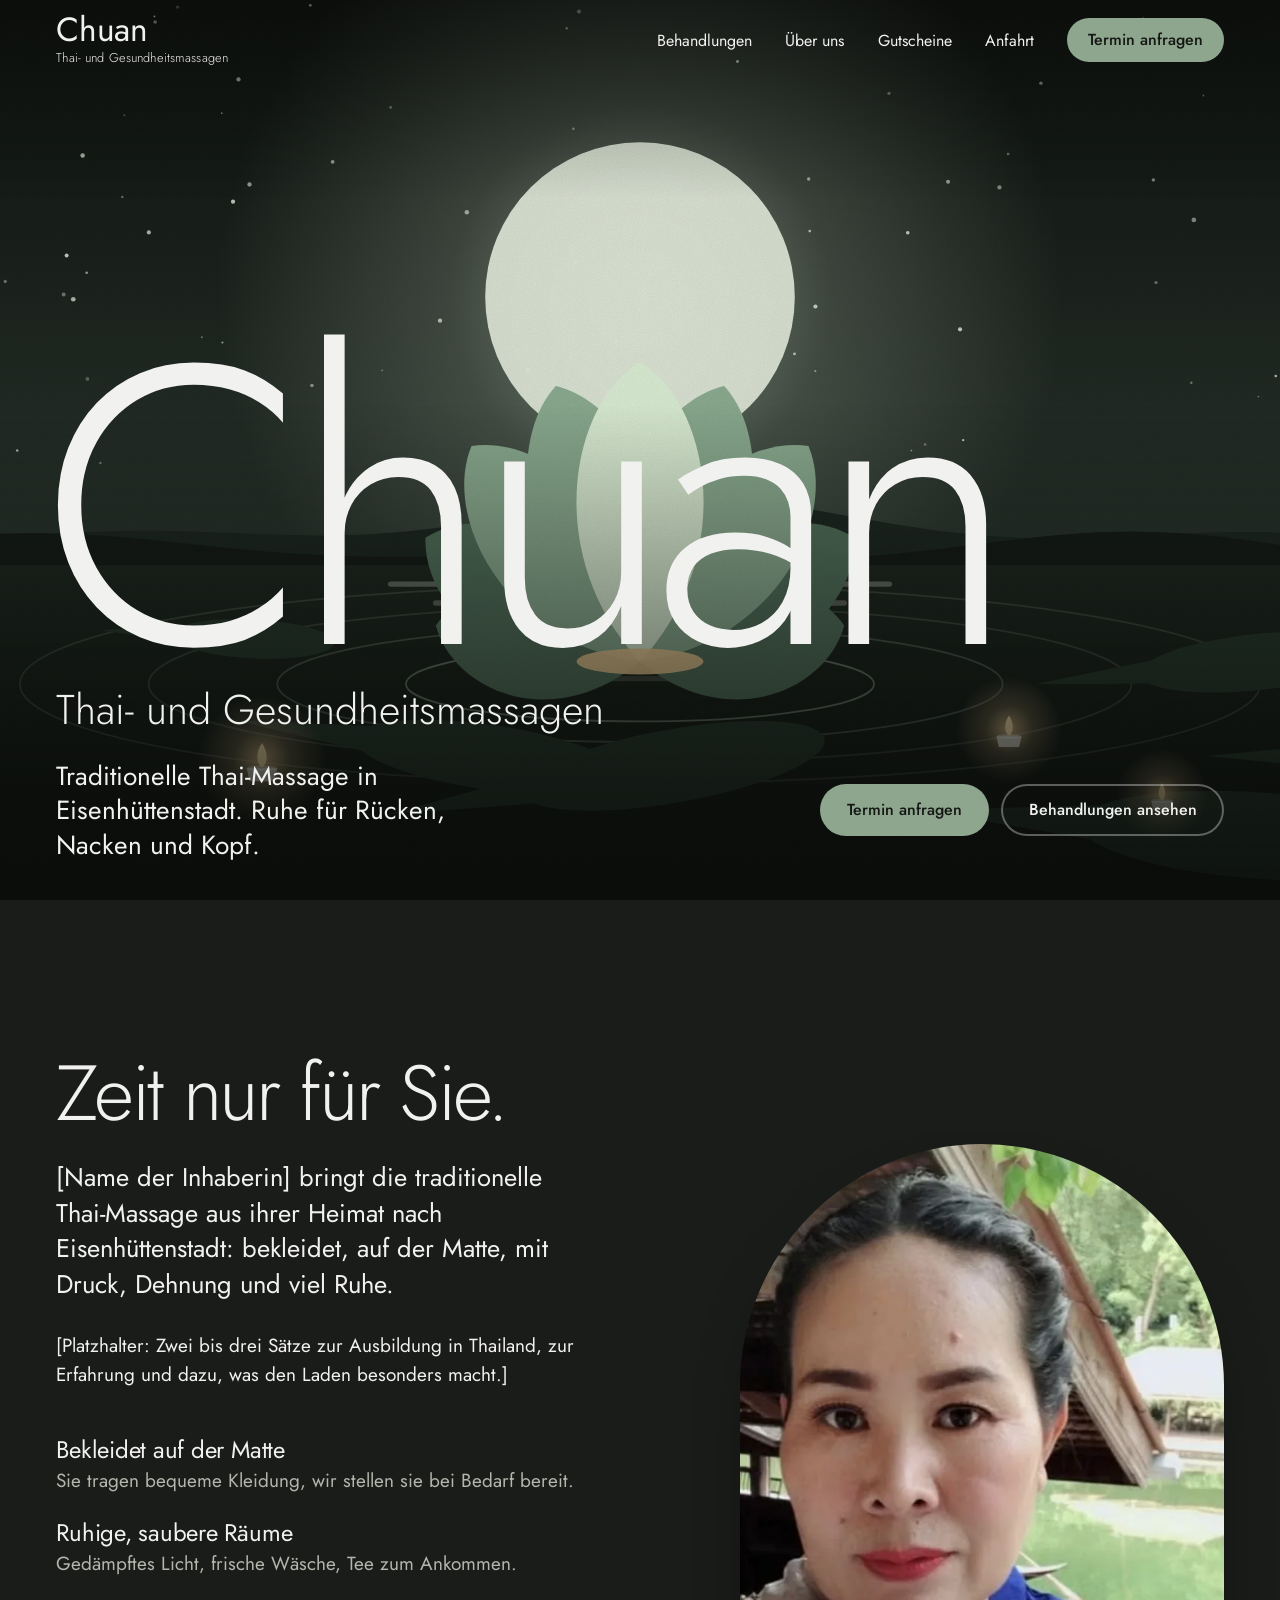
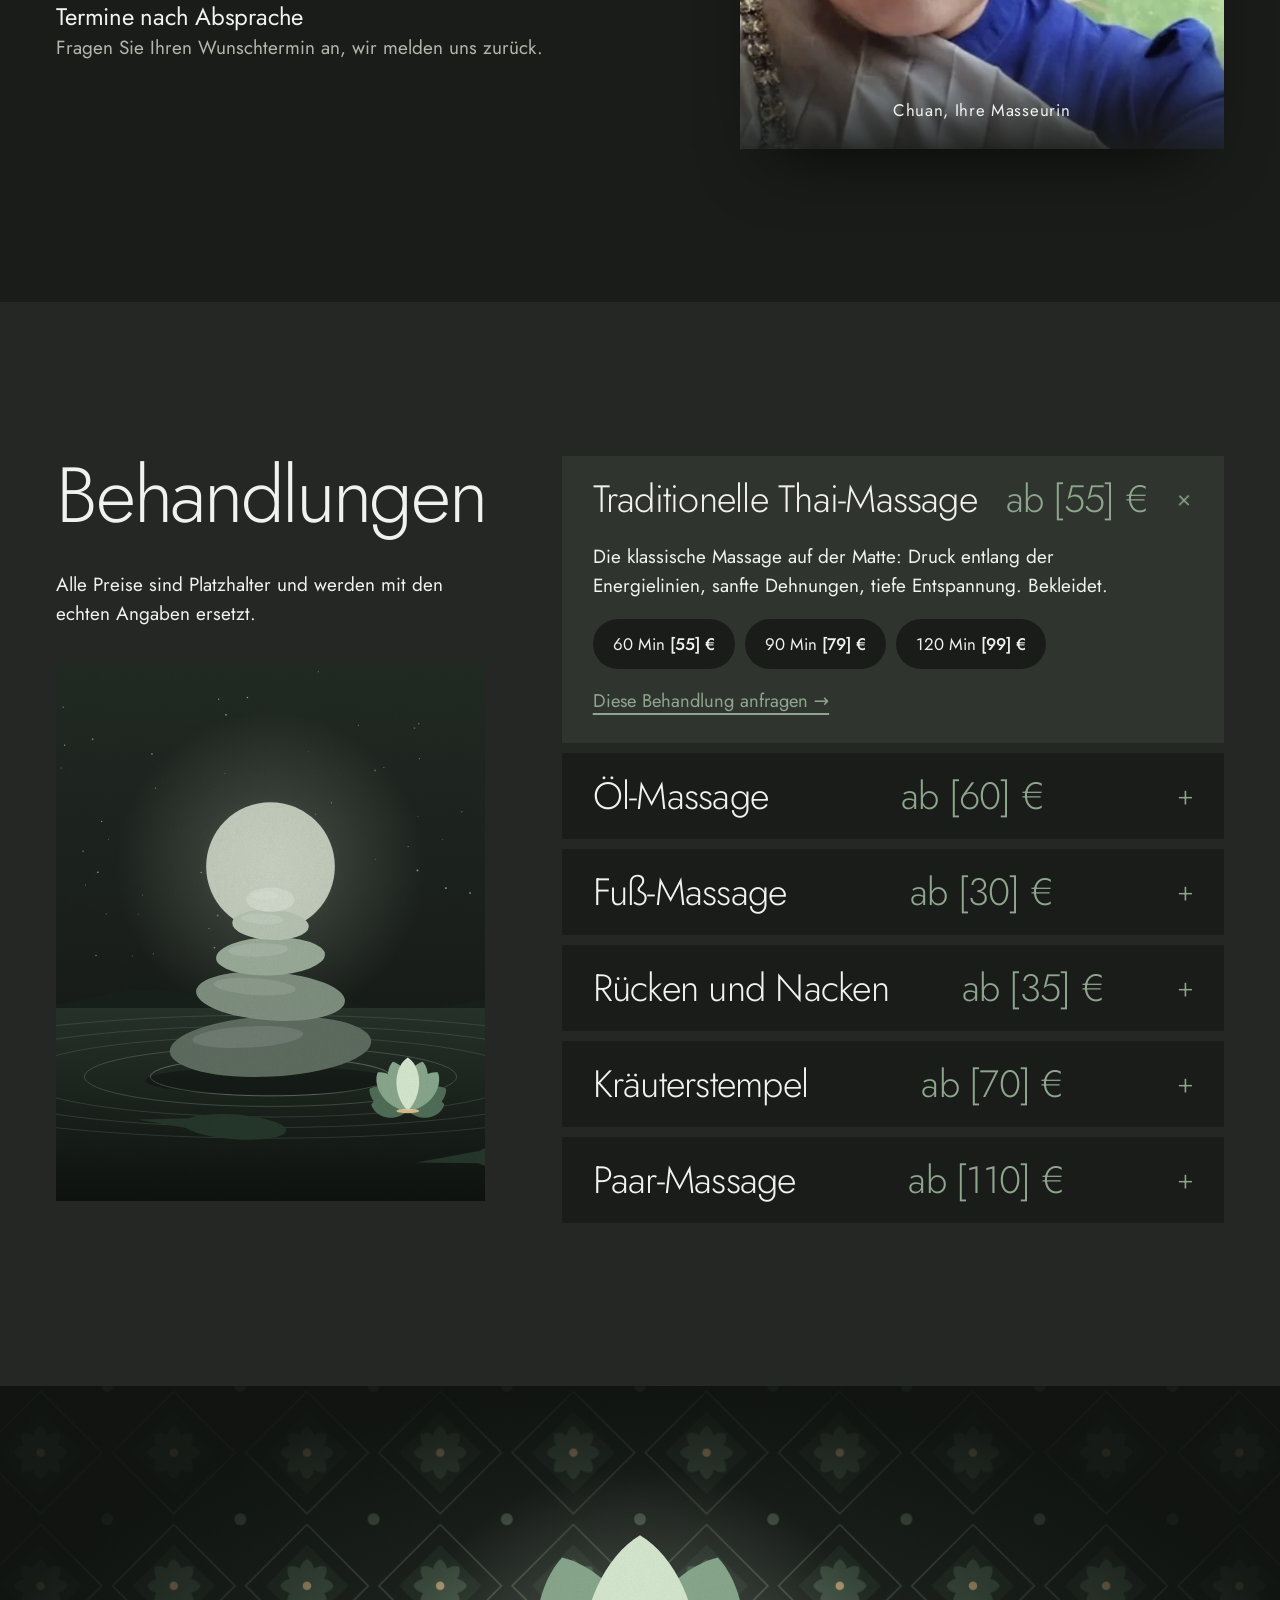
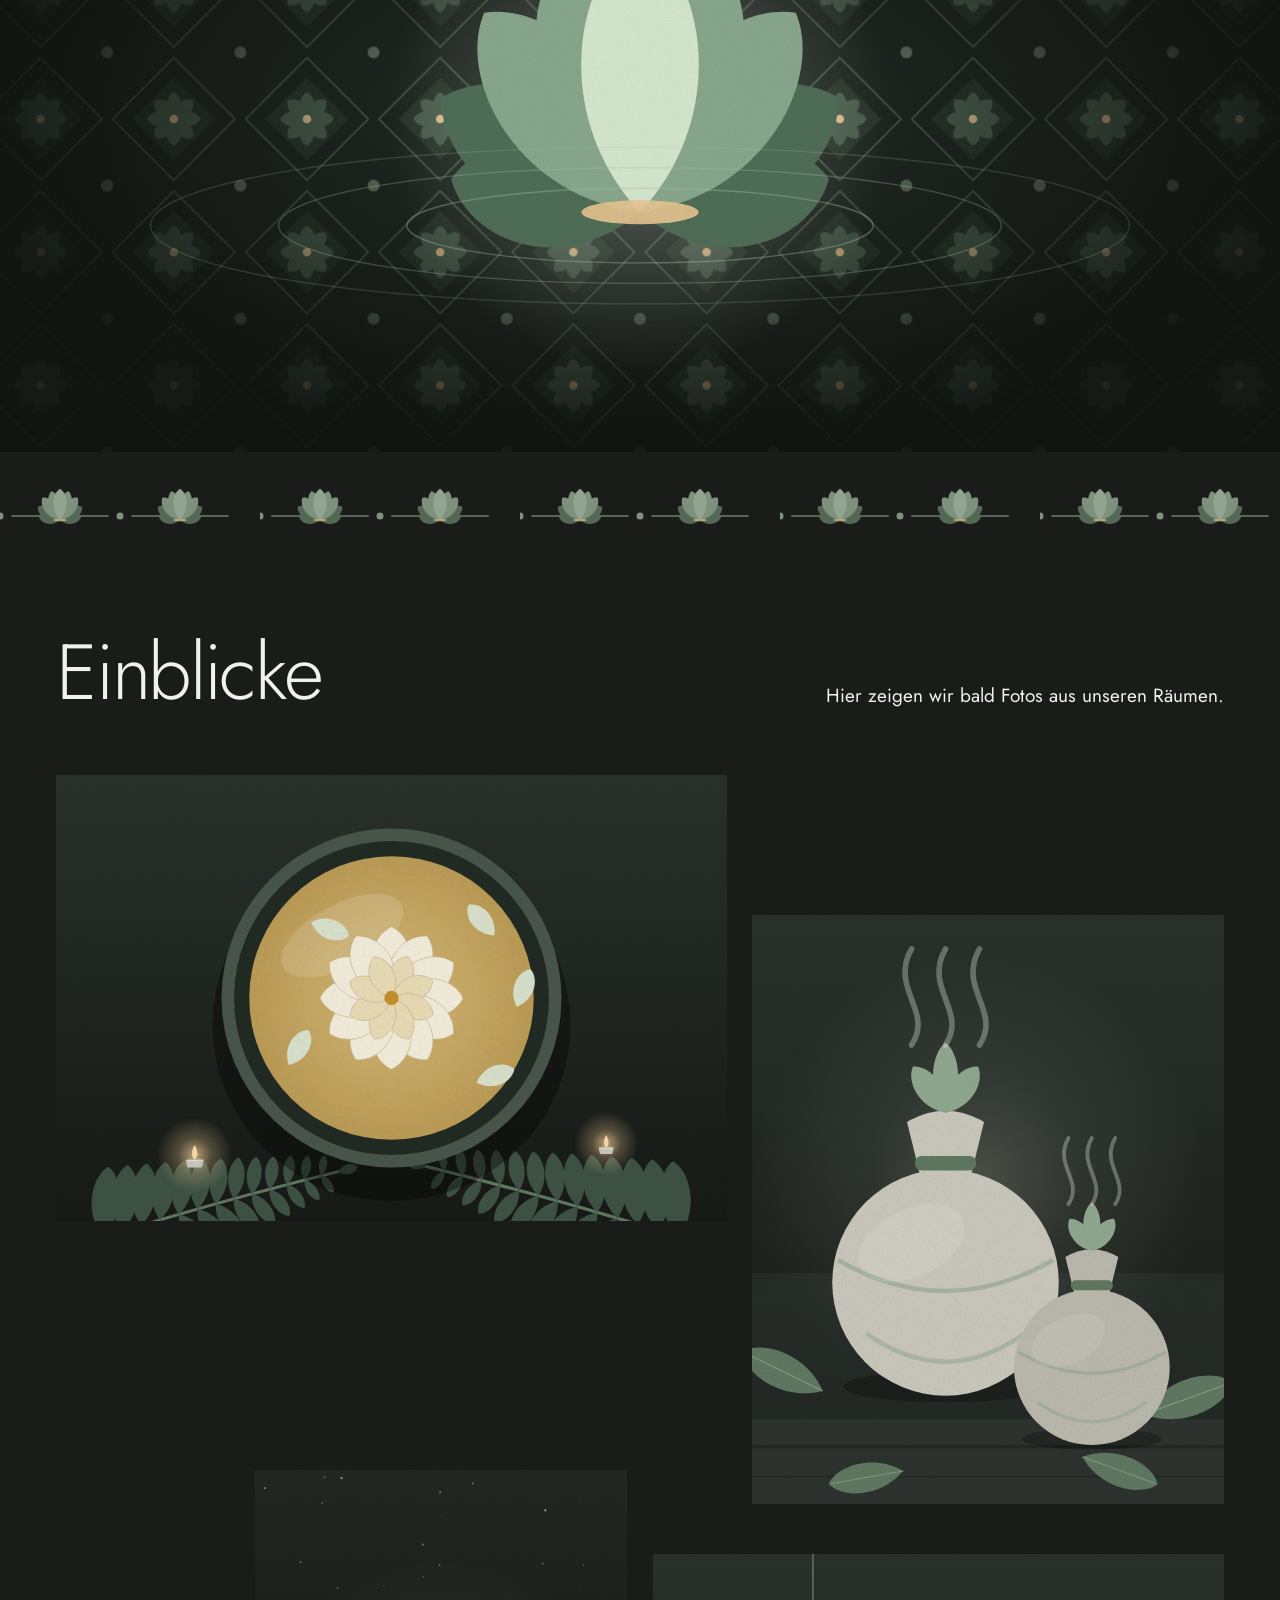
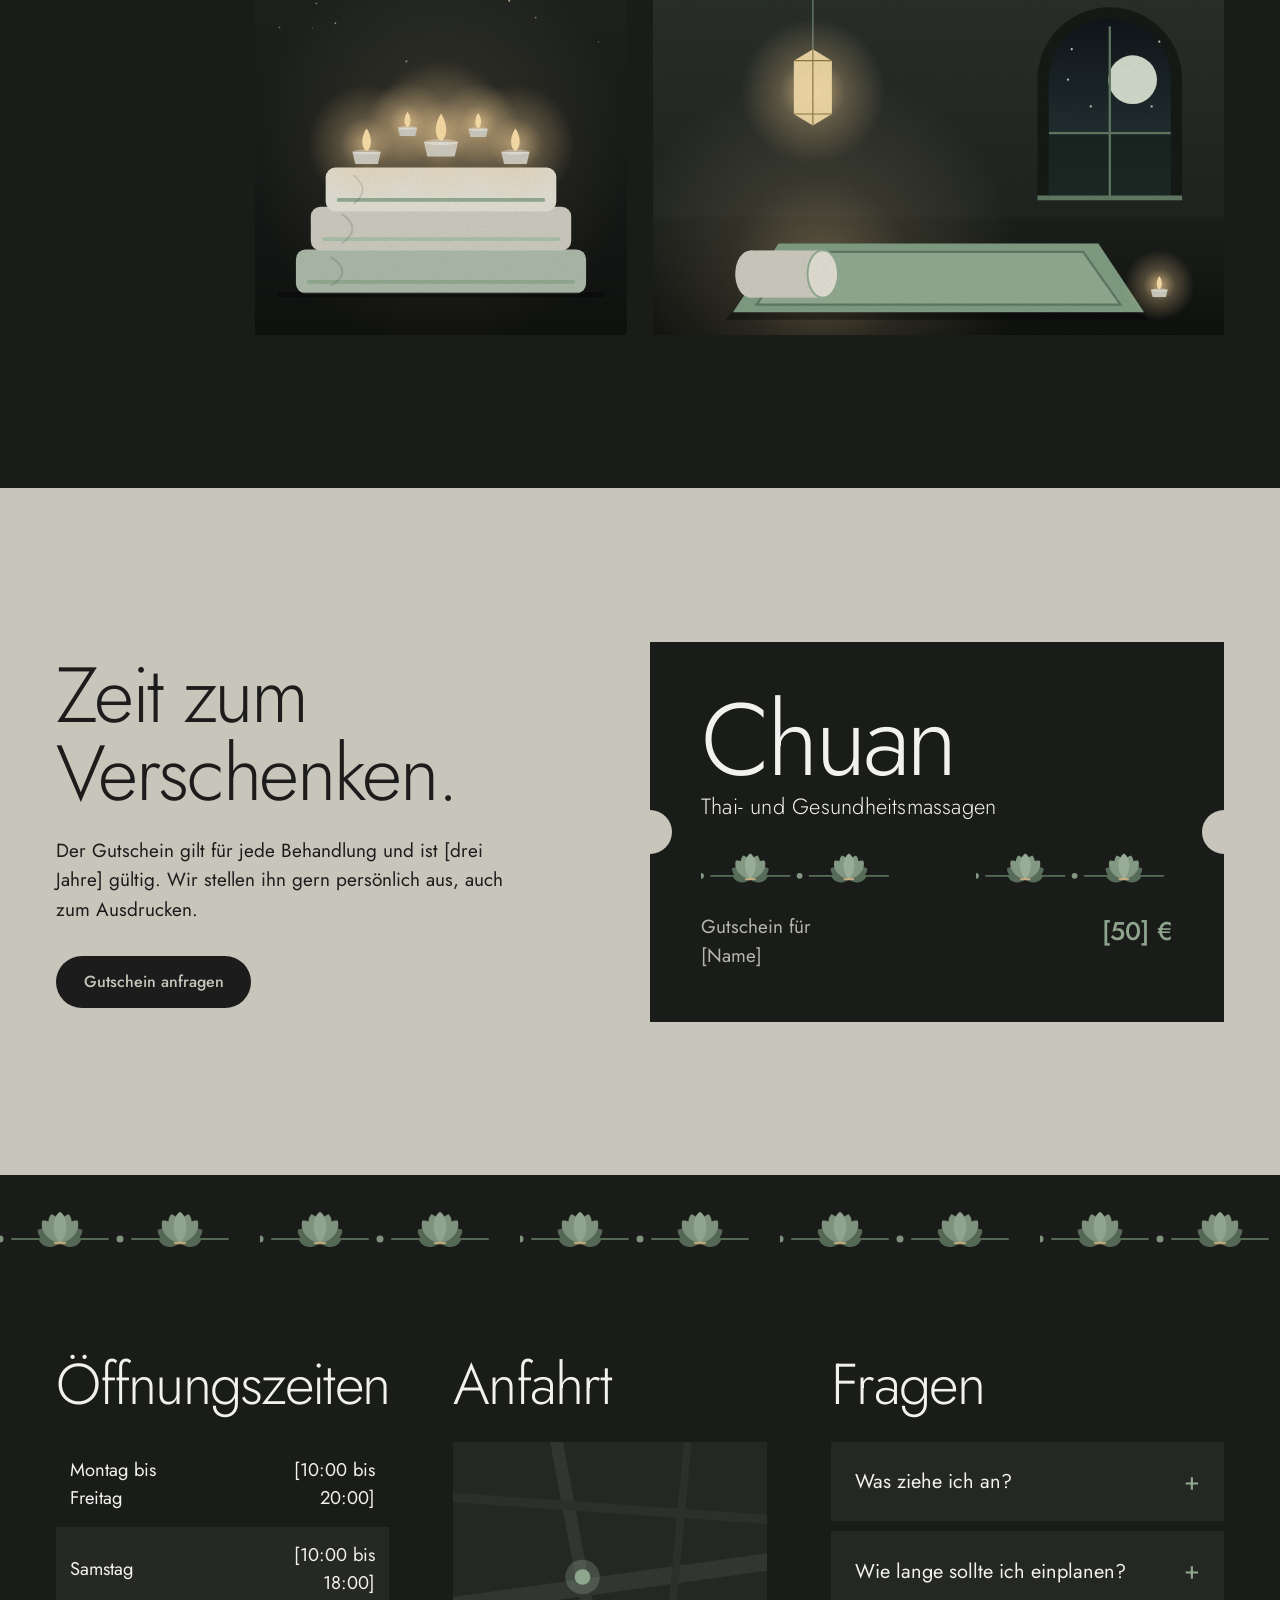
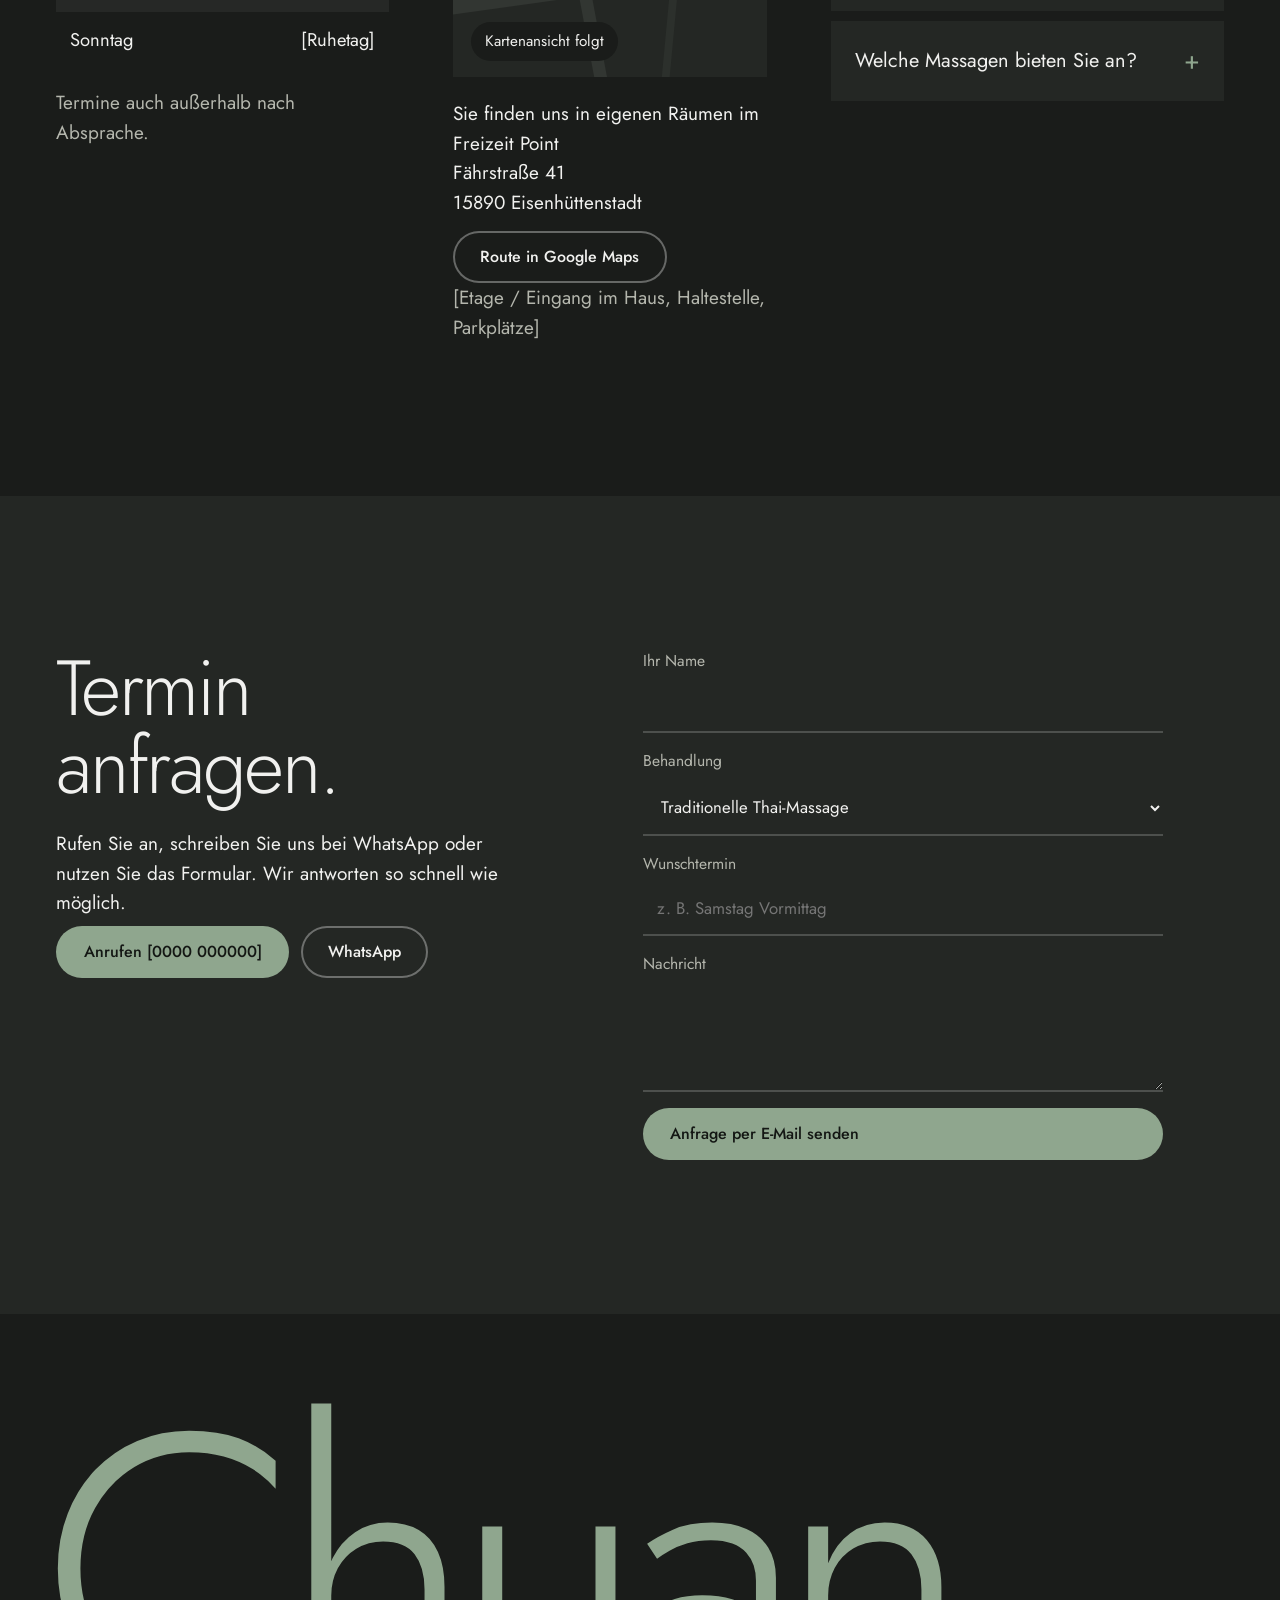
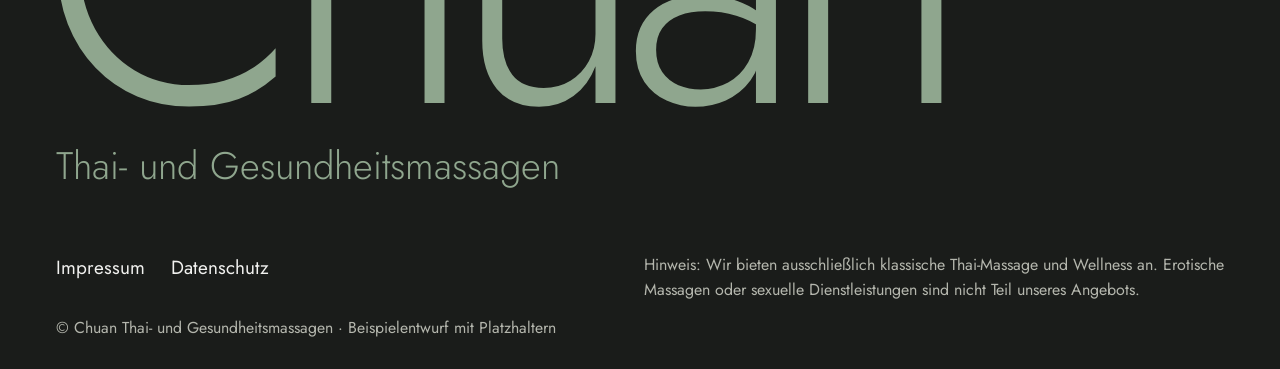
==== commit 7d13a93d: "Foto der Inhaberin Chuan in alle drei Beispiele eingebaut (4:5, object-fit cover) Zuschnitt ohne Ran" ====
--- a/beispiel-1/index.html
+++ b/beispiel-1/index.html
@@ -80,6 +80,9 @@
 .intro{display:grid;gap:48px;grid-template-columns:1fr}
 .intro .txt{display:grid;gap:28px;align-content:start}
 .intro figure img{width:100%;aspect-ratio:4/5;object-fit:cover}
+.intro figure.chuan{position:relative;border-radius:999px 999px 6px 6px;box-shadow:0 34px 70px -34px #000c}
+.intro figure.chuan img{object-position:42% 22%}
+.intro figure.chuan figcaption{position:absolute;left:0;right:0;bottom:0;padding:70px 20px 26px;text-align:center;font-size:1.05rem;letter-spacing:.04em;color:var(--ink);background:linear-gradient(180deg,#1a1c1a00,#1a1c1ae6)}
 .promises{display:grid;gap:26px;margin-top:20px}
 .promises h3{font-size:1.5rem;font-weight:400;letter-spacing:-.01em;margin-bottom:4px}
 .promises p{color:var(--muted)}
@@ -257,7 +260,7 @@
       <div data-r><h3>Termine nach Absprache</h3><p>Fragen Sie Ihren Wunschtermin an, wir melden uns zurück.</p></div>
     </div>
   </div>
-  <figure data-r style="--d:100ms"><img src="bilder/farn-knospe.svg" width="1000" height="1250" loading="lazy" alt="Gezeichnete Lotusknospe zwischen Farnblättern vor dem Mond"></figure>
+  <figure class="chuan" data-r style="--d:100ms"><img src="../bilder/chuan-640.webp" srcset="../bilder/chuan-640.webp 640w, ../bilder/chuan-1200.webp 1200w" sizes="(min-width:900px) 40vw, 92vw" width="640" height="800" loading="lazy" alt="Chuan, Inhaberin"><figcaption>Chuan, Ihre Masseurin</figcaption></figure>
 </section>
 
 <section class="treat" id="behandlungen" aria-labelledby="h-beh">
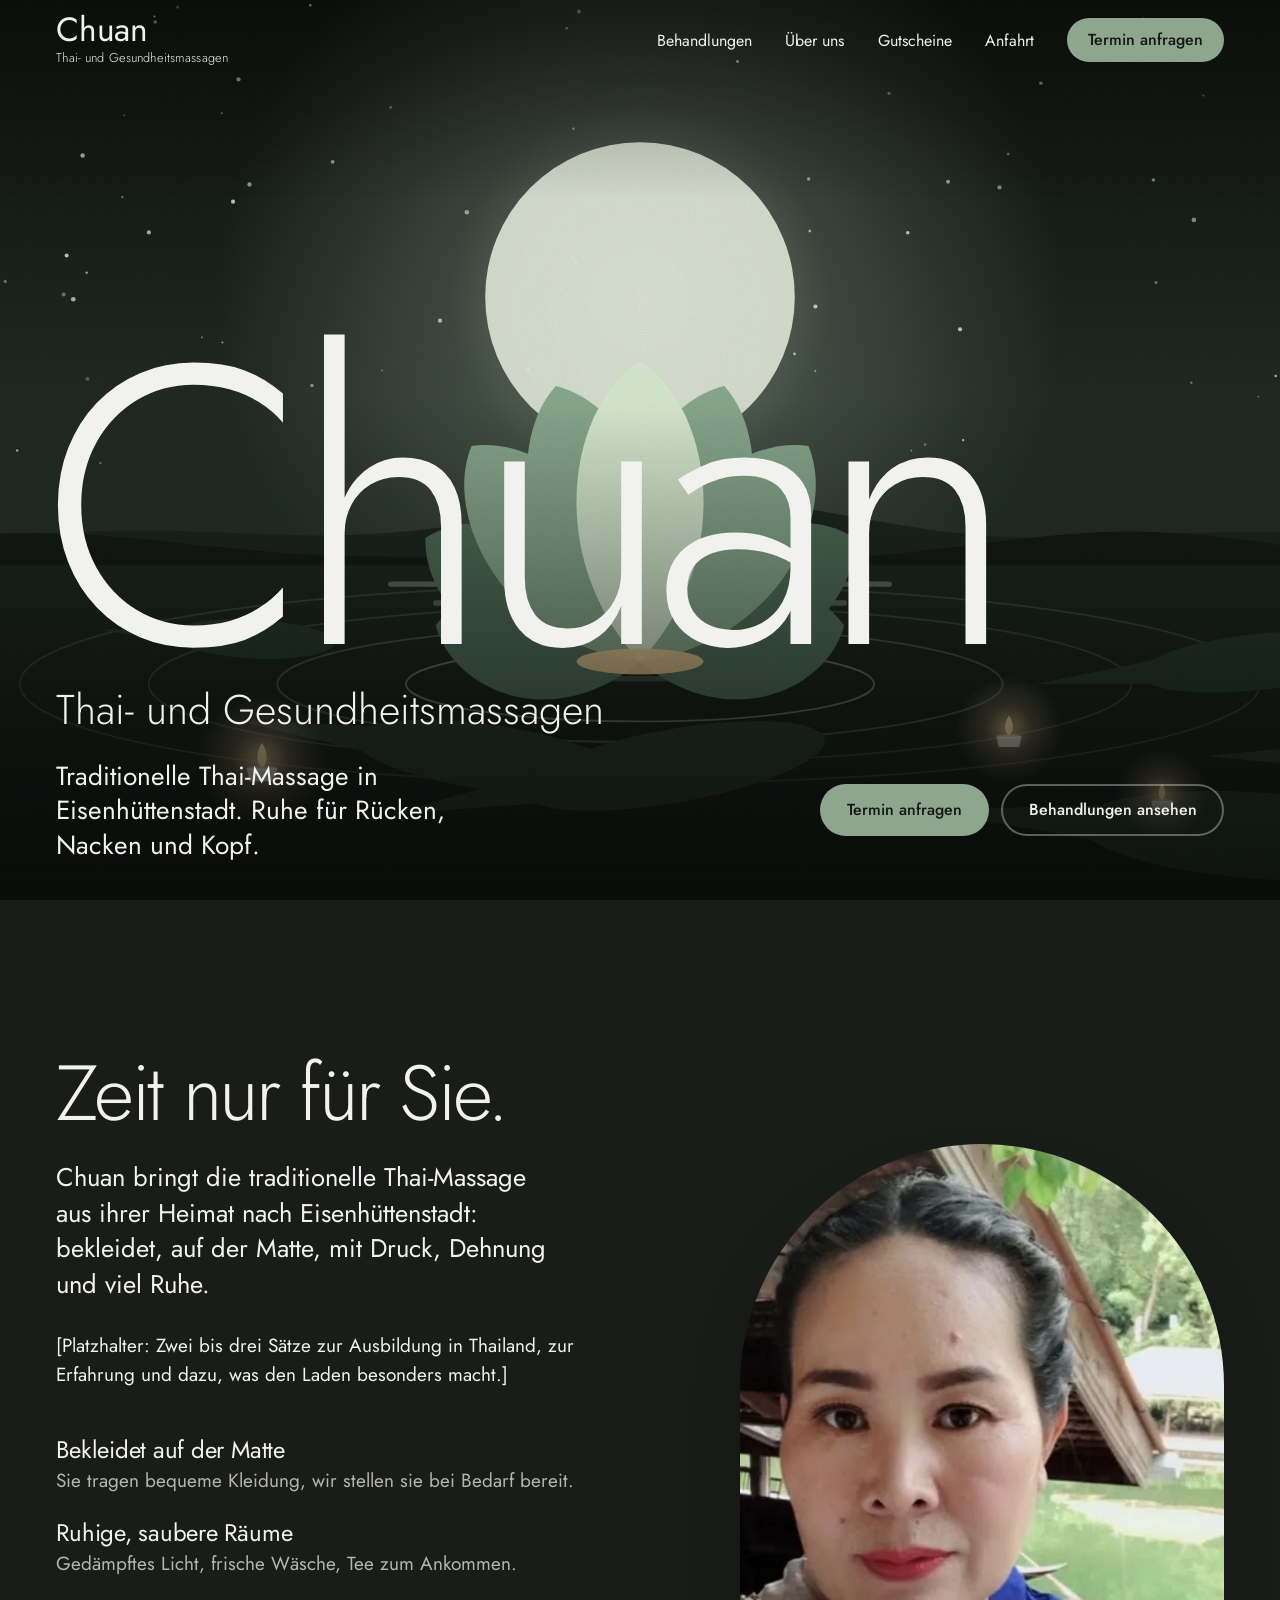
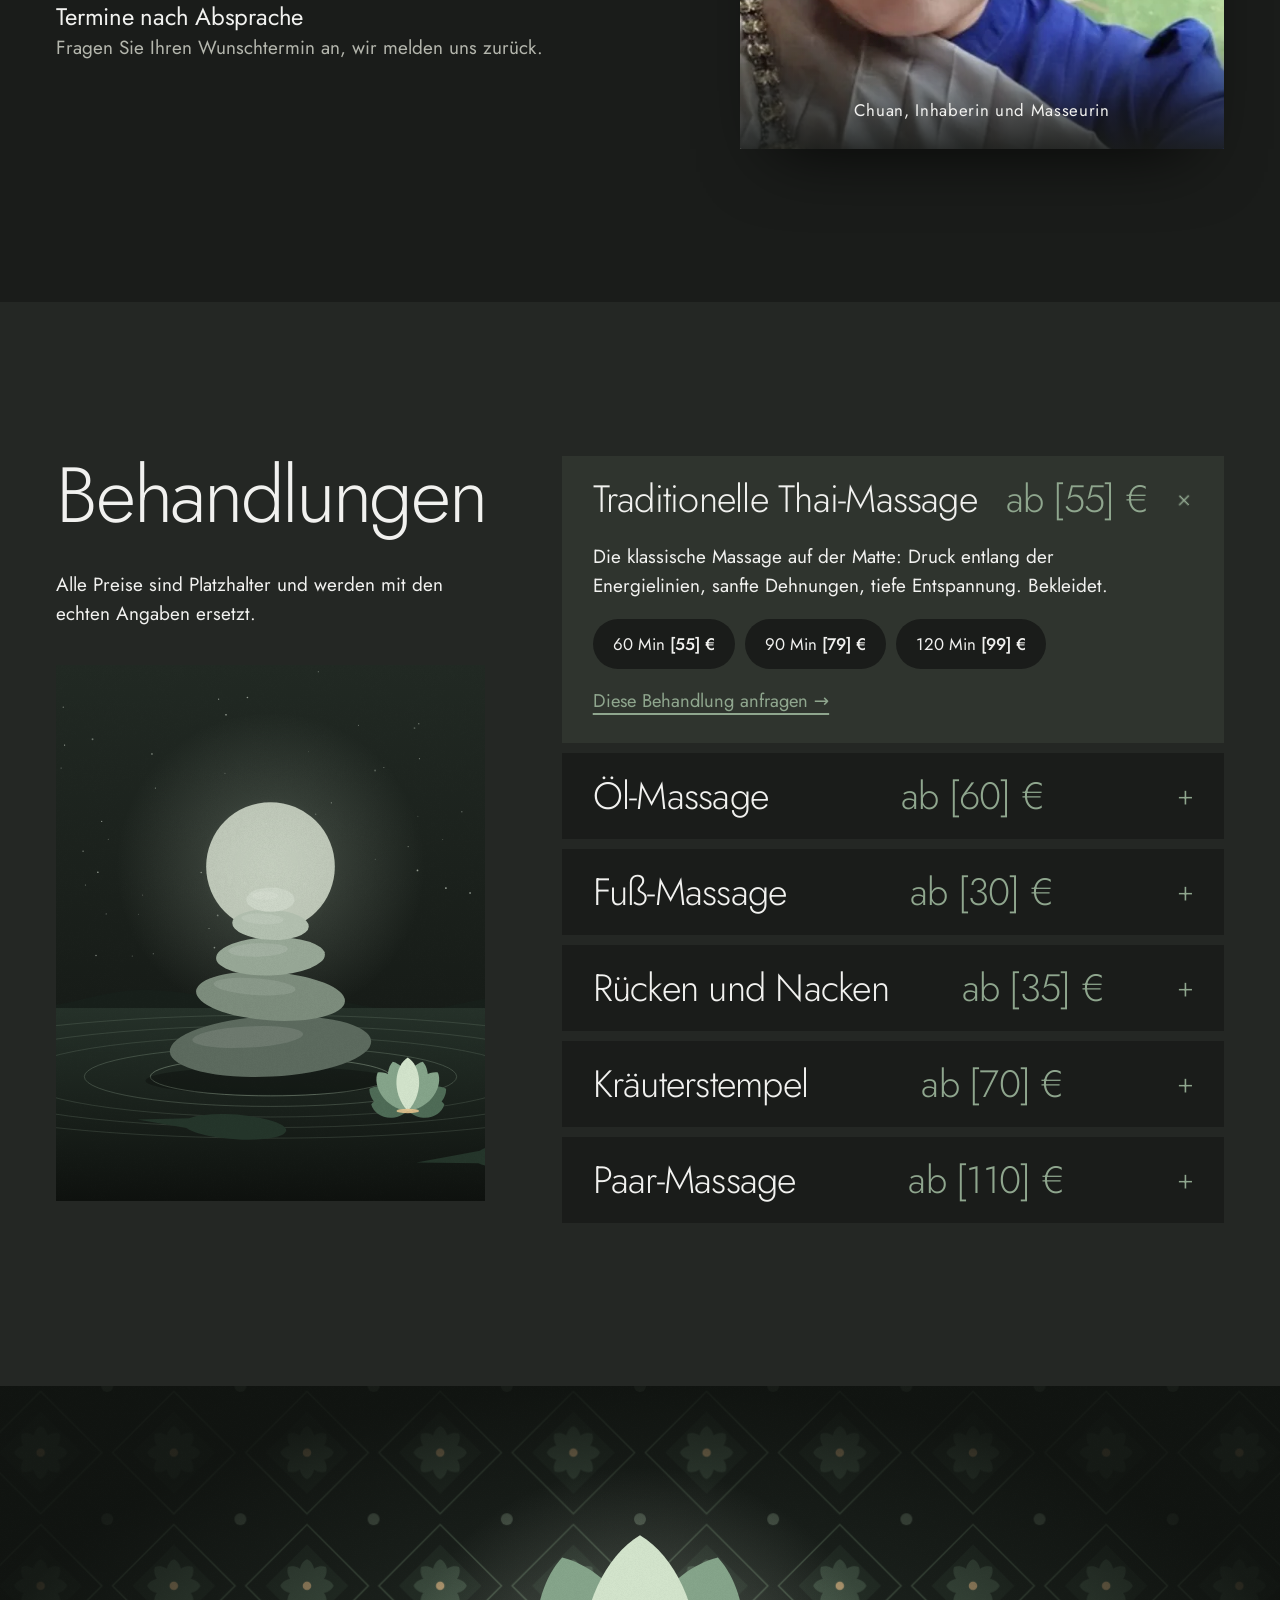
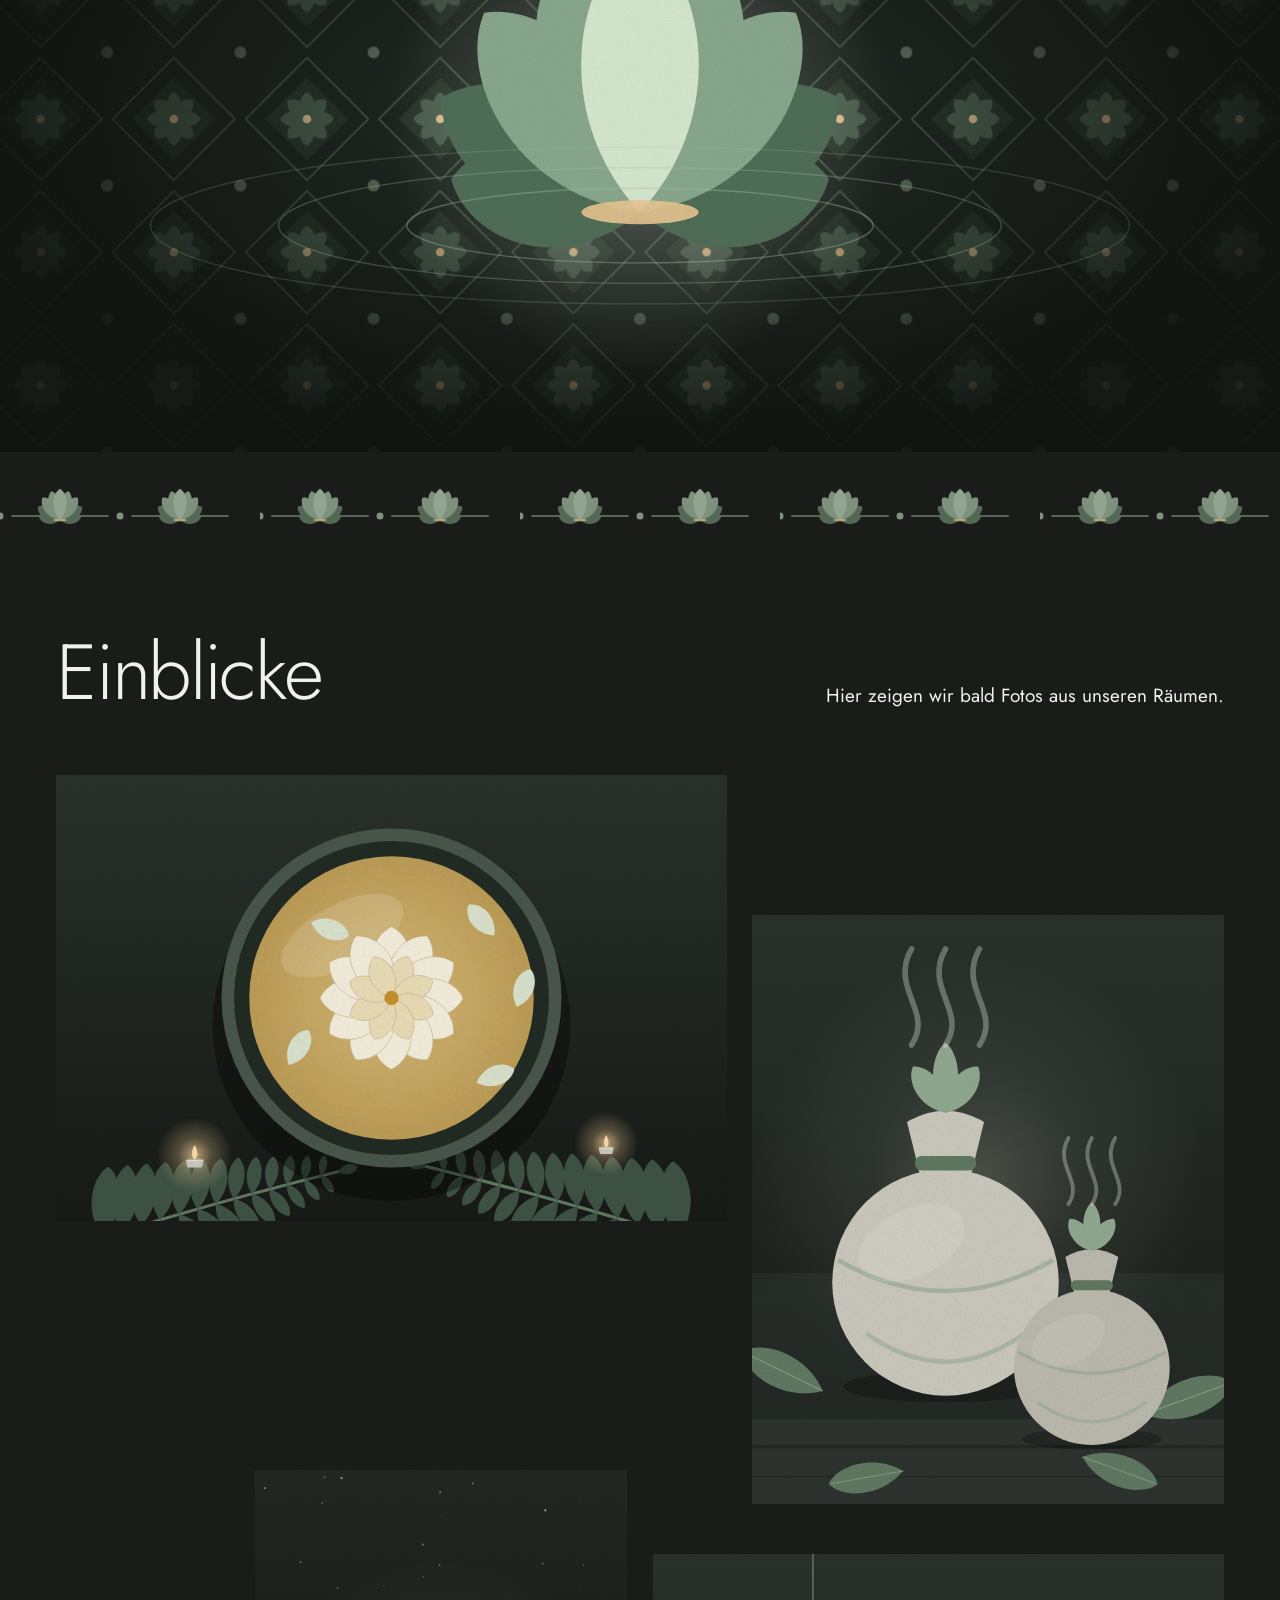
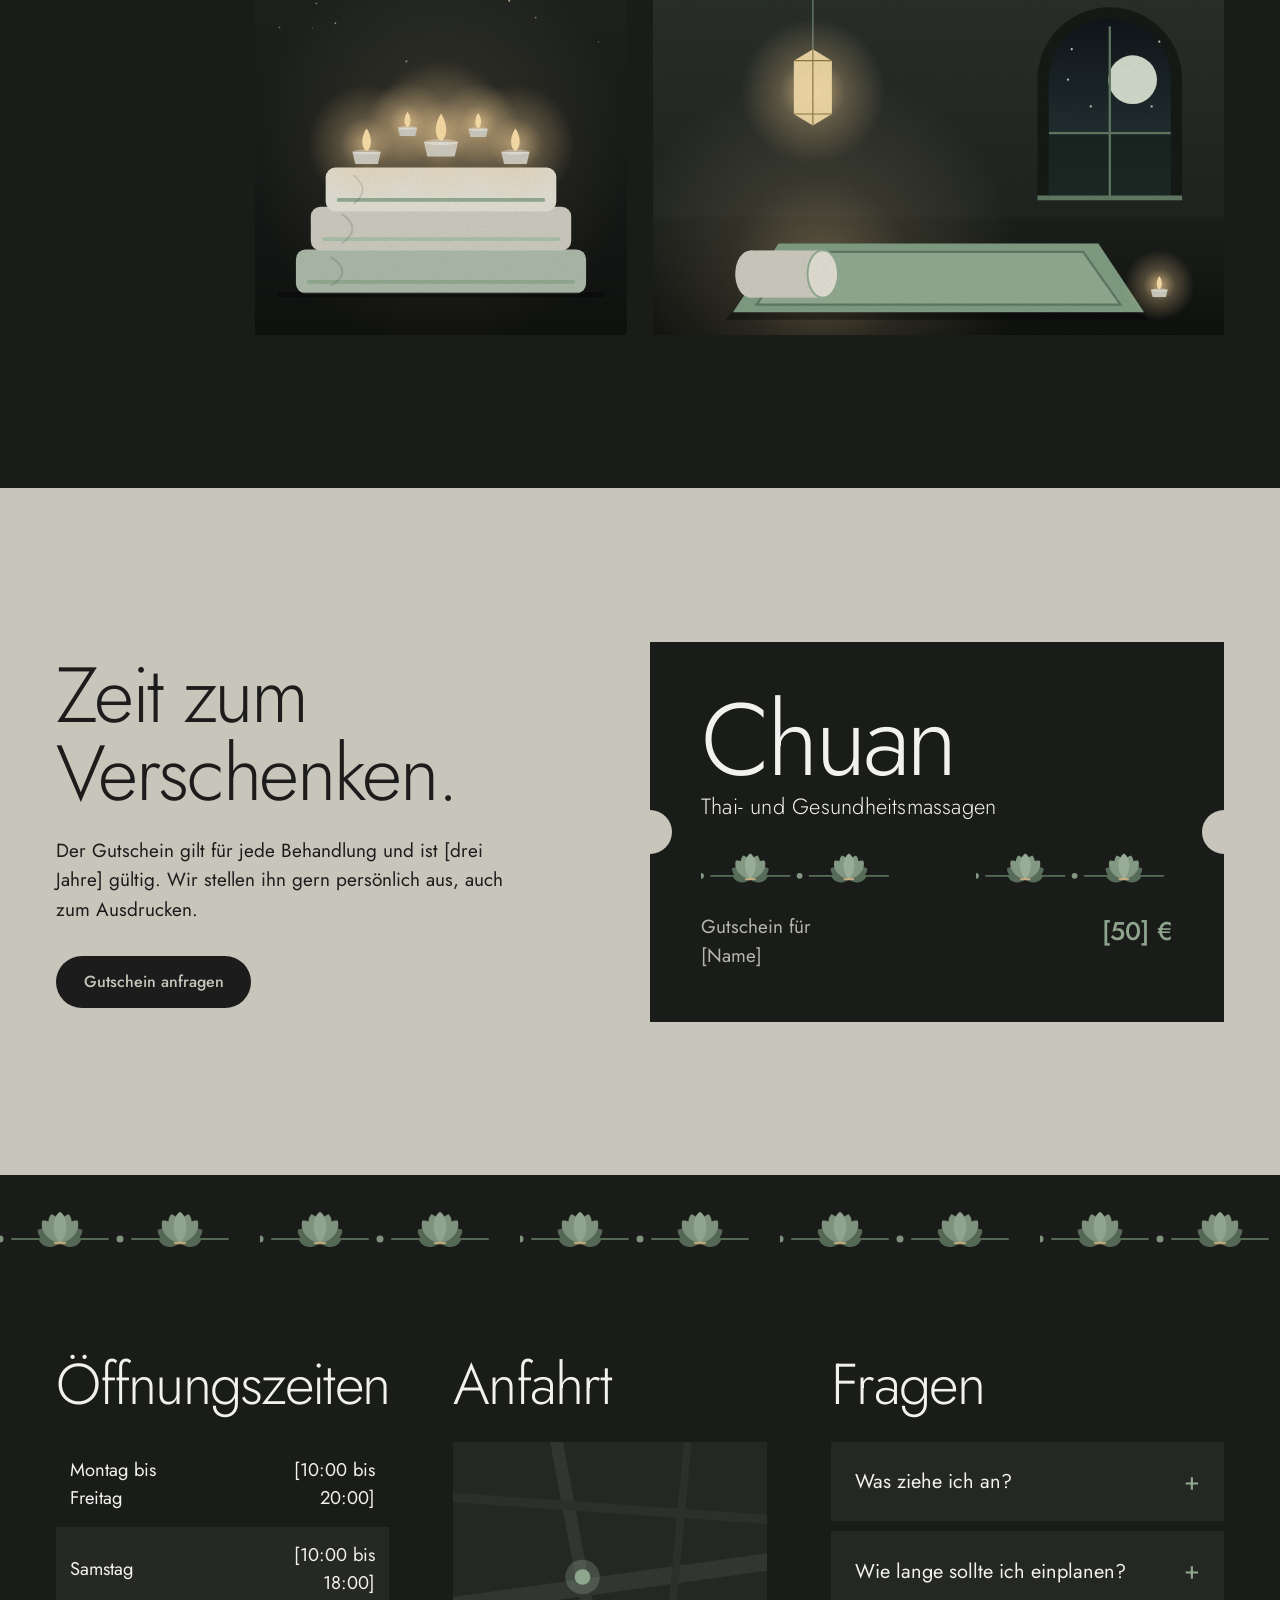
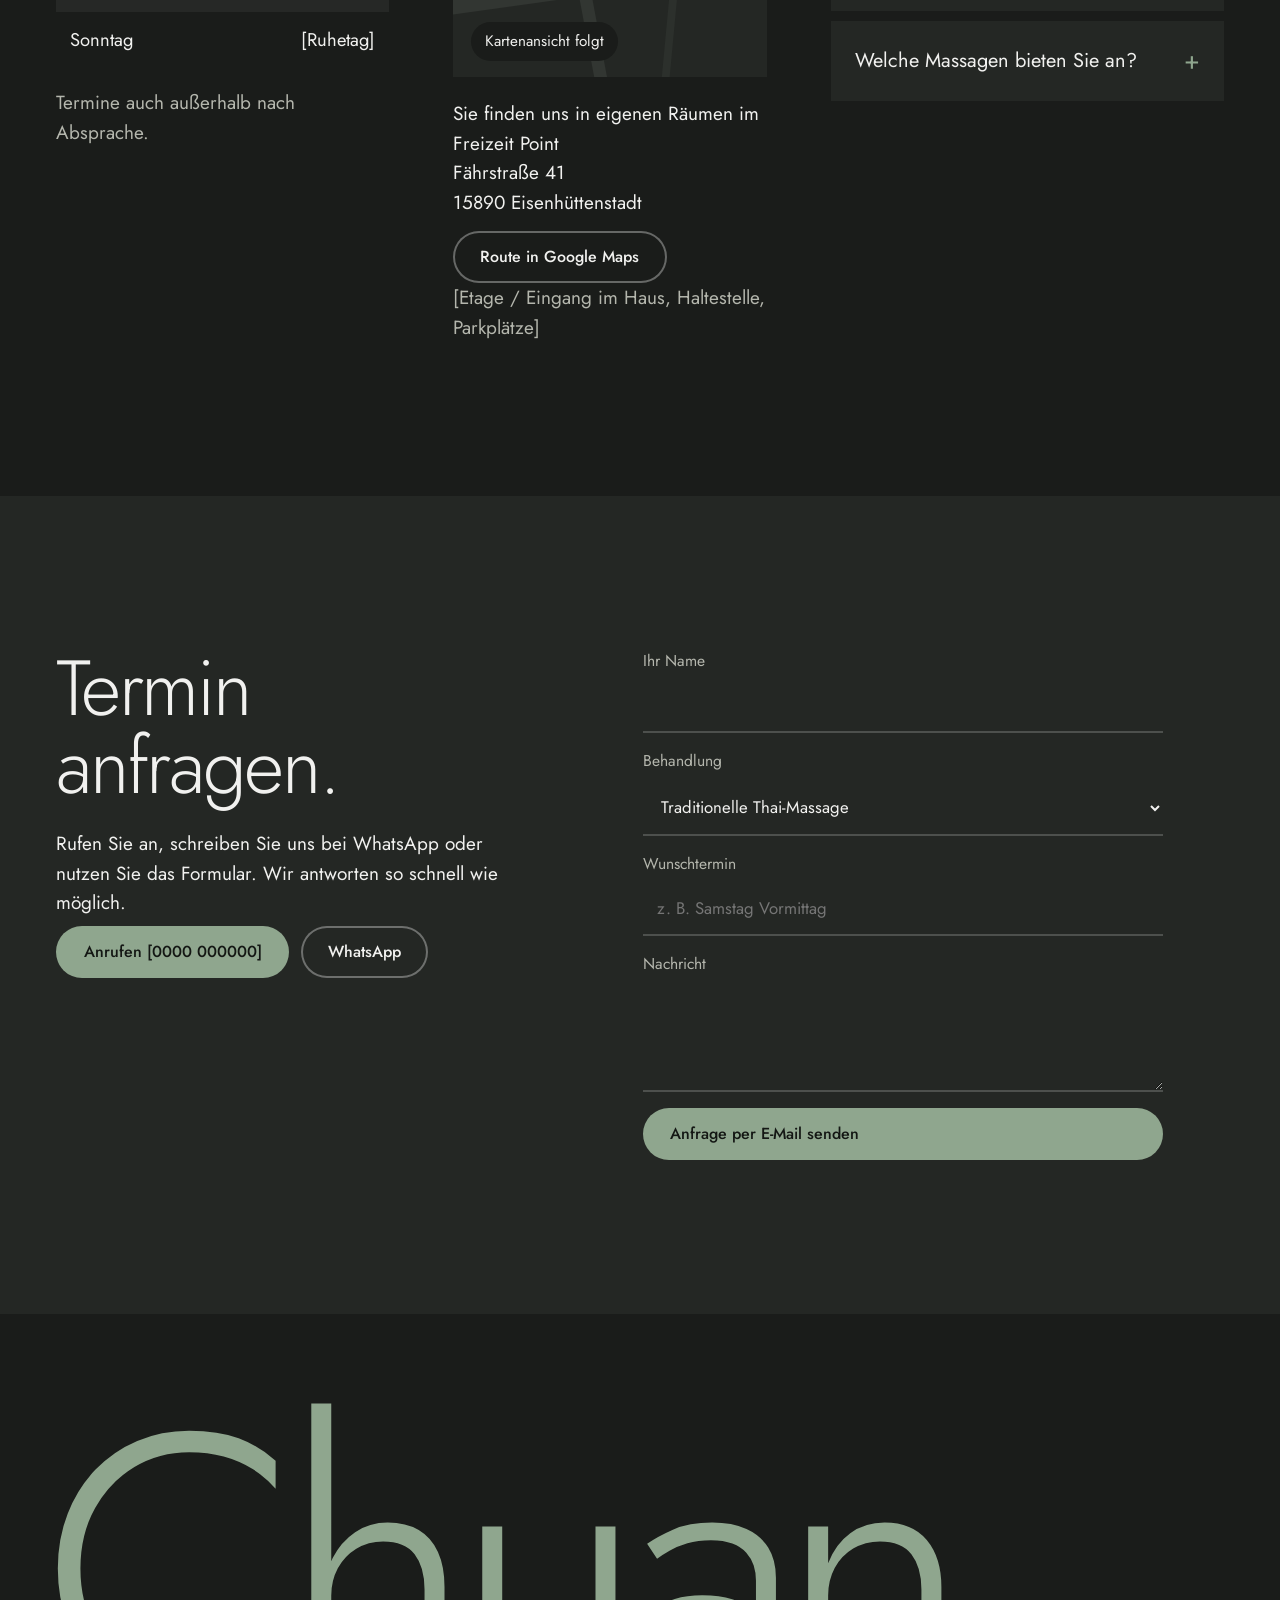
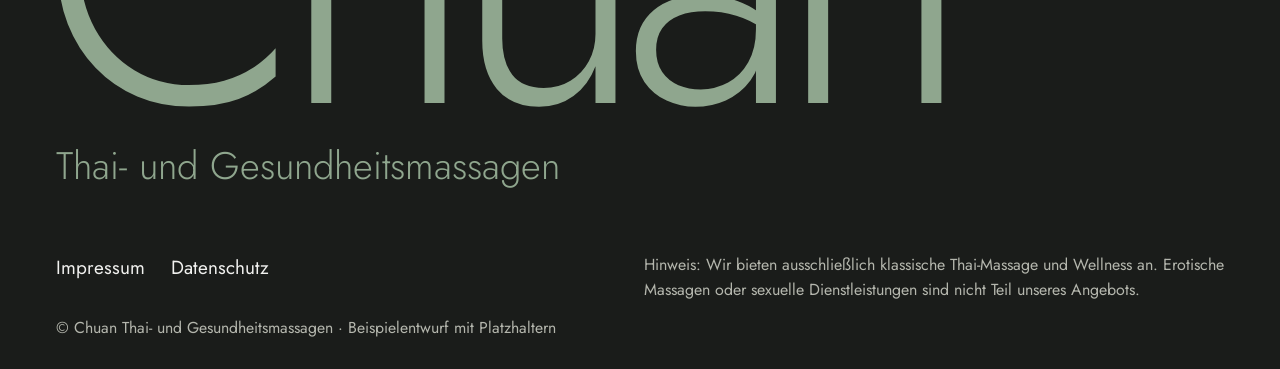
==== commit 9f645c6a: "Inhaberin Chuan namentlich genannt, Bildunterschrift Inhaberin und Masseurin" ====
--- a/beispiel-1/index.html
+++ b/beispiel-1/index.html
@@ -252,7 +252,7 @@
 <section class="intro wrap" id="ueber-uns" aria-labelledby="h-ueber">
   <div class="txt">
     <h2 id="h-ueber" data-r>Zeit nur für Sie.</h2>
-    <p class="lead" data-r style="--d:80ms">[Name der Inhaberin] bringt die traditionelle Thai-Massage aus ihrer Heimat nach Eisenhüttenstadt: bekleidet, auf der Matte, mit Druck, Dehnung und viel Ruhe.</p>
+    <p class="lead" data-r style="--d:80ms">Chuan bringt die traditionelle Thai-Massage aus ihrer Heimat nach Eisenhüttenstadt: bekleidet, auf der Matte, mit Druck, Dehnung und viel Ruhe.</p>
     <p data-r style="--d:140ms">[Platzhalter: Zwei bis drei Sätze zur Ausbildung in Thailand, zur Erfahrung und dazu, was den Laden besonders macht.]</p>
     <div class="promises">
       <div data-r><h3>Bekleidet auf der Matte</h3><p>Sie tragen bequeme Kleidung, wir stellen sie bei Bedarf bereit.</p></div>
@@ -260,7 +260,7 @@
       <div data-r><h3>Termine nach Absprache</h3><p>Fragen Sie Ihren Wunschtermin an, wir melden uns zurück.</p></div>
     </div>
   </div>
-  <figure class="chuan" data-r style="--d:100ms"><img src="../bilder/chuan-640.webp" srcset="../bilder/chuan-640.webp 640w, ../bilder/chuan-1200.webp 1200w" sizes="(min-width:900px) 40vw, 92vw" width="640" height="800" loading="lazy" alt="Chuan, Inhaberin"><figcaption>Chuan, Ihre Masseurin</figcaption></figure>
+  <figure class="chuan" data-r style="--d:100ms"><img src="../bilder/chuan-640.webp" srcset="../bilder/chuan-640.webp 640w, ../bilder/chuan-1200.webp 1200w" sizes="(min-width:900px) 40vw, 92vw" width="640" height="800" loading="lazy" alt="Chuan, Inhaberin"><figcaption>Chuan, Inhaberin und Masseurin</figcaption></figure>
 </section>
 
 <section class="treat" id="behandlungen" aria-labelledby="h-beh">
